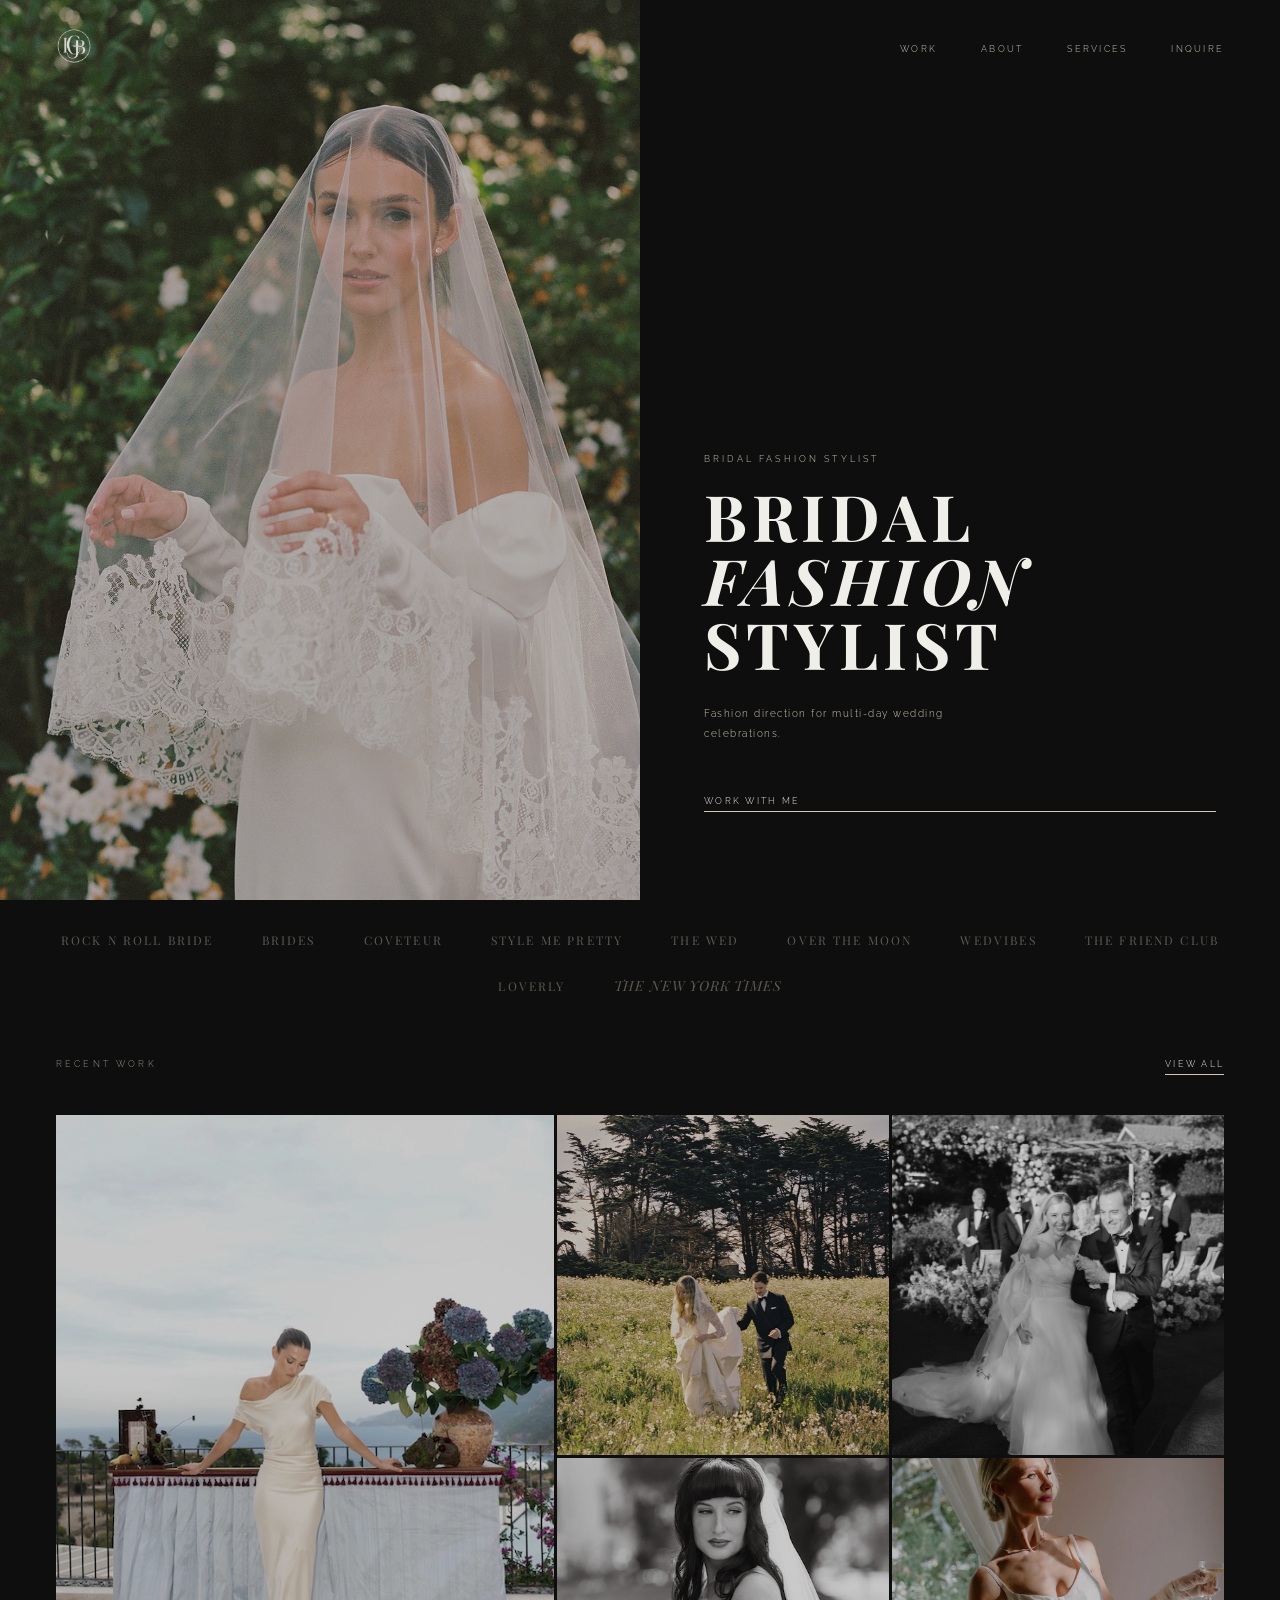
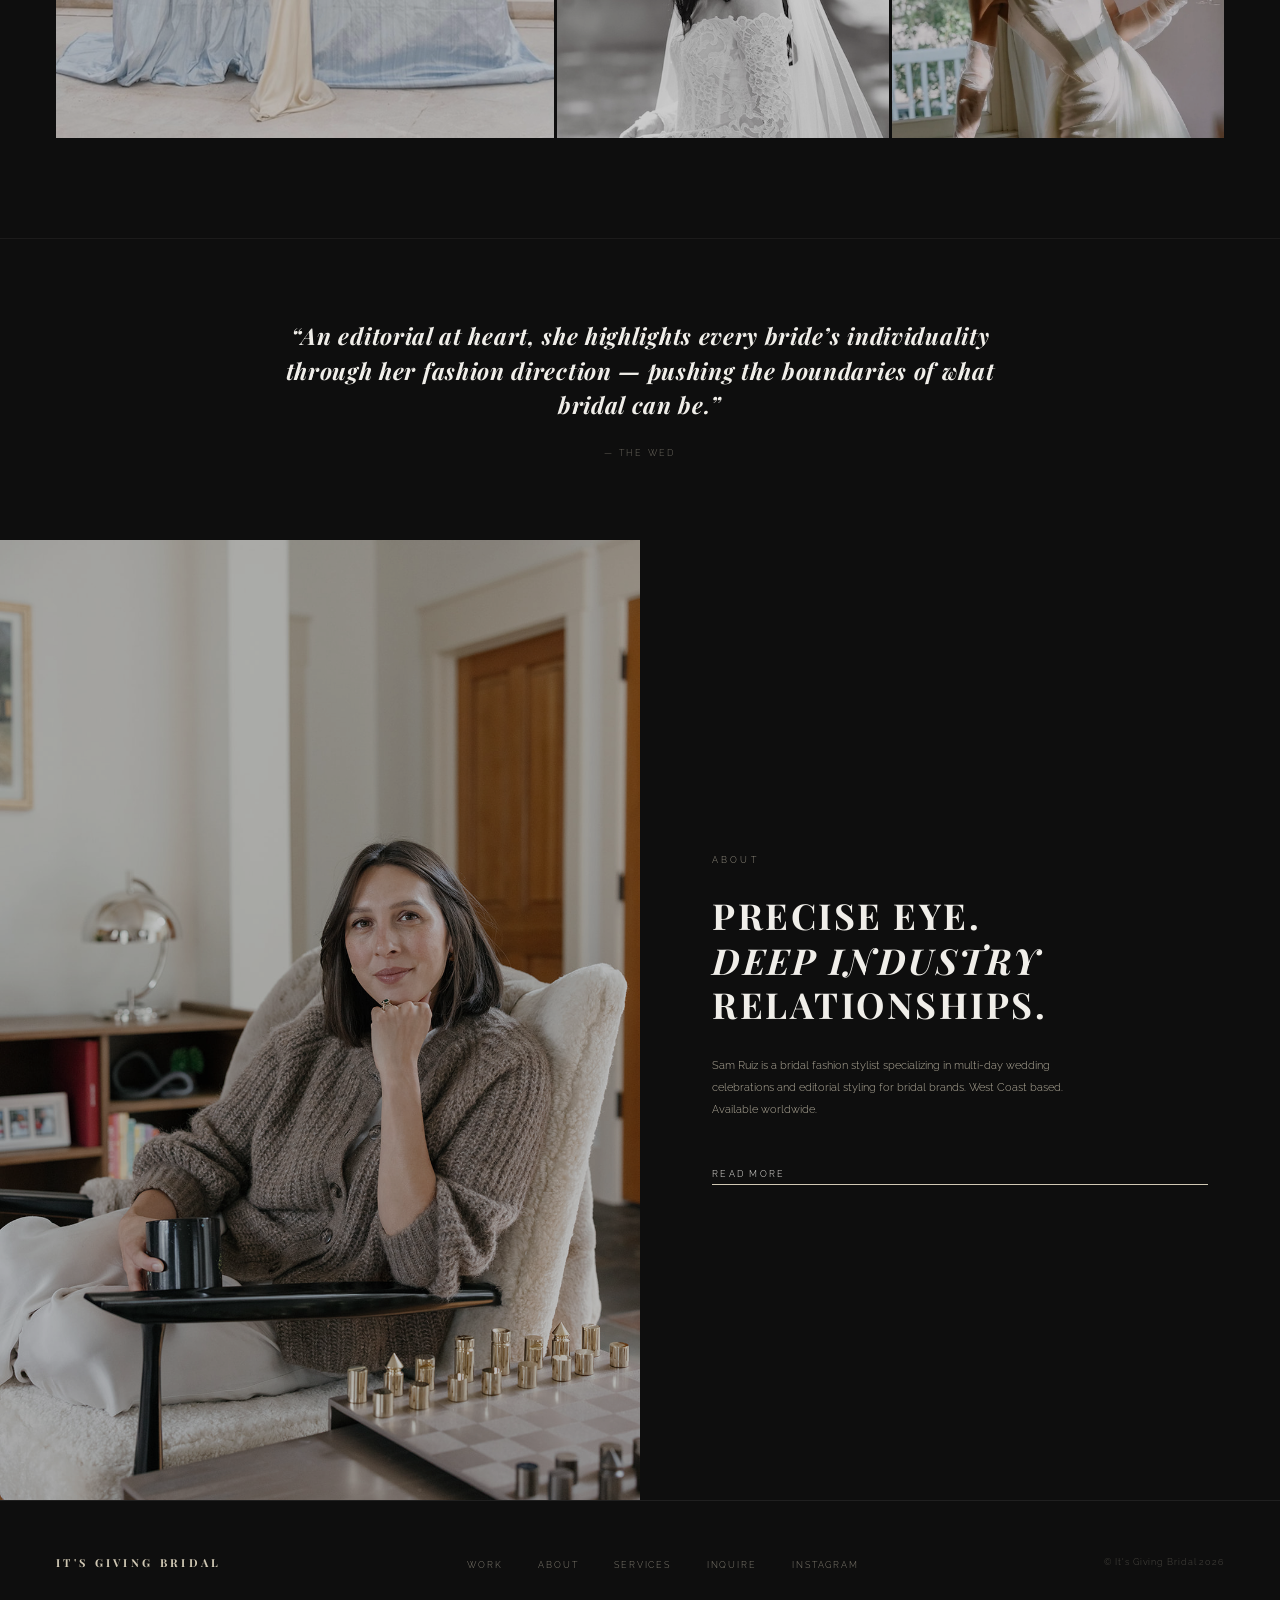
==== index.html @ ed5b80e9 "Site updates and GA" ====
<!DOCTYPE html>
<html lang="en">
<head>
  <meta charset="UTF-8">
  <meta name="viewport" content="width=device-width, initial-scale=1.0">
    <title>Luxury Bridal Fashion Stylist | It's Giving Bridal</title>
    <meta name="description" content="Sam Ruiz is a luxury bridal fashion stylist specializing in fashion direction for destination and multi-day wedding celebrations. West Coast based, available worldwide.">
  <link rel="canonical" href="https://itsgivingbridal.com/">
  <meta property="og:title" content="Luxury Bridal Fashion Stylist | It's Giving Bridal">
  <meta property="og:description" content="Sam Ruiz is a luxury bridal fashion stylist specializing in fashion direction for destination and multi-day wedding celebrations. West Coast based, available worldwide.">
  <meta property="og:image" content="https://itsgivingbridal.com/images/hero-bridal-fashion-stylist-sam-ruiz.jpg">
  <meta property="og:url" content="https://itsgivingbridal.com/">
  <meta property="og:type" content="website">
  <meta property="og:site_name" content="It's Giving Bridal">
  <meta name="twitter:card" content="summary_large_image">
  <meta name="twitter:title" content="Luxury Bridal Fashion Stylist | It's Giving Bridal">
  <meta name="twitter:description" content="Sam Ruiz is a luxury bridal fashion stylist specializing in fashion direction for destination and multi-day wedding celebrations. West Coast based, available worldwide.">
  <meta name="twitter:image" content="https://itsgivingbridal.com/images/hero-bridal-fashion-stylist-sam-ruiz.jpg">
  <link rel="stylesheet" href="style.css">
  <script type="application/ld+json">
  {
    "@context": "https://schema.org",
    "@type": "ProfessionalService",
    "name": "It's Giving Bridal",
    "founder": {
      "@type": "Person",
      "name": "Sam Ruiz",
      "jobTitle": "Bridal Fashion Stylist"
    },
    "description": "Luxury bridal fashion styling for destination and multi-day wedding celebrations. Editorial and campaign styling for bridal brands and creatives.",
    "url": "https://itsgivingbridal.com",
    "image": "https://itsgivingbridal.com/images/hero-bridal-fashion-stylist-sam-ruiz.jpg",
    "areaServed": {
      "@type": "Place",
      "name": "Worldwide"
    },
    "address": {
      "@type": "PostalAddress",
      "addressRegion": "West Coast",
      "addressCountry": "US"
    },
    "sameAs": [
      "https://www.instagram.com/itsgivingbridal/"
    ],
    "serviceType": ["Bridal Fashion Styling", "Editorial Styling", "Campaign Styling"]
  }
  </script>
  <style>

    /* HERO */
    .hero {
      height: 100vh;
      display: grid;
      grid-template-columns: 1fr 1fr;
      overflow: hidden;
    }

    .hero-image {
      position: relative;
      overflow: hidden;
      min-height: 100vh;
    }

    .hero-image img {
      width: 100%;
      height: 100%;
      object-fit: cover;
      filter: brightness(0.75);
      animation: slowzoom 14s ease-out forwards;
    }

    .hero-copy {
      display: flex;
      flex-direction: column;
      justify-content: flex-end;
      padding: 60px 64px 88px;
      background: var(--black);
    }

    .hero-eyebrow {
      font-family: var(--sans);
      font-size: 9px;
      letter-spacing: 0.35em;
      text-transform: uppercase;
      color: var(--champagne);
      margin-bottom: 20px;
      opacity: 0;
      animation: fadeup 1s ease forwards 0.3s;
    }

    .hero-title {
      font-family: var(--serif);
      font-size: clamp(44px, 5vw, 76px);
      font-weight: 700;
      letter-spacing: 0.08em;
      text-transform: uppercase;
      line-height: 1.0;
      color: var(--cloud);
      margin-bottom: 28px;
      opacity: 0;
      animation: fadeup 1s ease forwards 0.6s;
    }

    .hero-title em {
      font-style: italic;
      font-weight: 700;
      display: block;
      color: var(--cloud);
    }

    .hero-sub {
      font-family: var(--sans);
      font-size: 10px;
      letter-spacing: 0.15em;
      line-height: 2;
      color: var(--champagne);
      max-width: 300px;
      margin-bottom: 52px;
      opacity: 0;
      animation: fadeup 1s ease forwards 0.9s;
    }

    .hero-cta {
      opacity: 0;
      animation: fadeup 1s ease forwards 1.1s;
    }

    /* PRESS */
    .press {
      padding: 32px 56px;
    }

    .press-inner {
      display: flex;
      align-items: center;
      justify-content: center;
      gap: 28px 48px;
      flex-wrap: wrap;
      max-width: 1200px;
      margin: 0 auto;
    }

    .press-name {
      font-family: var(--serif);
      font-size: clamp(9px, 1.1vw, 12px);
      letter-spacing: 0.18em;
      text-transform: uppercase;
      color: var(--champagne);
      opacity: 0.4;
      white-space: nowrap;
      cursor: default;
    }

    .press-name.serif-italic {
      font-style: italic;
      letter-spacing: 0.06em;
      font-size: clamp(11px, 1.3vw, 14px);
    }

    /* WORK */
    .work {
      padding: 32px 56px 100px;
    }

    .work-header {
      display: flex;
      justify-content: space-between;
      align-items: baseline;
      margin-bottom: 40px;
    }

    .work-grid {
      display: grid;
      grid-template-columns: 1.5fr 1fr 1fr;
      grid-template-rows: 340px 280px;
      gap: 3px;
    }

    .work-item {
      position: relative;
      overflow: hidden;
      cursor: pointer;
    }

    .work-item:first-child {
      grid-row: 1 / 3;
    }

    .work-item img {
      width: 100%;
      height: 100%;
      object-fit: cover;
      filter: brightness(0.8) grayscale(10%);
      transition: transform 0.8s ease, filter 0.5s ease;
    }

    .work-item:hover img {
      transform: scale(1.04);
      filter: brightness(0.9) grayscale(0%);
    }

    .work-item-overlay {
      position: absolute;
      inset: 0;
      background: linear-gradient(to top, rgba(14,14,14,0.85) 0%, transparent 50%);
      opacity: 0;
      transition: opacity 0.4s;
    }

    .work-item:hover .work-item-overlay { opacity: 1; }

    .work-item-info {
      position: absolute;
      bottom: 20px;
      left: 20px;
      transform: translateY(8px);
      opacity: 0;
      transition: opacity 0.4s, transform 0.4s;
    }

    .work-item:hover .work-item-info {
      opacity: 1;
      transform: translateY(0);
    }

    .work-item-title {
      font-family: var(--serif);
      font-size: 15px;
      font-style: italic;
      font-weight: 700;
      color: var(--cloud);
      letter-spacing: 0.04em;
    }

    .work-item-loc {
      font-family: var(--sans);
      font-size: 9px;
      letter-spacing: 0.2em;
      text-transform: uppercase;
      color: var(--champagne);
      margin-top: 5px;
    }

    /* ABOUT STRIP */
    .about-strip {
      display: grid;
      grid-template-columns: 1fr 1fr;
      min-height: 72vh;
    }

    .about-image {
      overflow: hidden;
      position: relative;
    }

    .about-image img {
      width: 100%;
      height: 100%;
      object-fit: cover;
      filter: brightness(0.75) grayscale(15%);
      transition: transform 0.8s ease;
    }

    .about-strip:hover .about-image img {
      transform: scale(1.03);
    }

    .about-content {
      background: var(--black);
      display: flex;
      flex-direction: column;
      justify-content: center;
      padding: 88px 72px;
    }

    .about-content .section-label {
      margin-bottom: 28px;
    }

    .about-title {
      font-family: var(--serif);
      font-size: clamp(26px, 2.8vw, 40px);
      font-weight: 700;
      letter-spacing: 0.07em;
      text-transform: uppercase;
      line-height: 1.25;
      color: var(--cloud);
      margin-bottom: 28px;
    }

    .about-title em {
      font-style: italic;
      font-weight: 700;
      color: var(--cloud);
      display: block;
    }

    .about-body {
      font-family: var(--sans);
      font-size: 11px;
      line-height: 2;
      color: var(--champagne);
      max-width: 380px;
      margin-bottom: 48px;
      opacity: 0.85;
    }

    /* PULL QUOTE */
    .press-quote {
      padding: 80px 56px;
      border-top: 1px solid rgba(240,238,233,0.06);
      display: flex;
      align-items: center;
      justify-content: center;
      min-height: 280px;
    }

    .pull-quote {
      font-family: var(--serif);
      font-size: clamp(16px, 1.8vw, 24px);
      font-style: italic;
      font-weight: 700;
      letter-spacing: 0.03em;
      line-height: 1.5;
      color: var(--cloud);
      text-align: center;
      max-width: 760px;
      margin: 0;
    }

    .pull-quote cite {
      display: block;
      font-family: var(--sans);
      font-style: normal;
      font-size: 9px;
      letter-spacing: 0.25em;
      text-transform: uppercase;
      color: var(--champagne);
      opacity: 0.5;
      margin-top: 24px;
      font-weight: 300;
    }

    /* RESPONSIVE */
    @media (max-width: 900px) {
      .hero { grid-template-columns: 1fr; }
      .hero-image { min-height: 55vh; }
      .hero-copy { padding: 40px 32px 64px; }
      .work-grid {
        grid-template-columns: 1fr 1fr;
        grid-template-rows: auto;
      }
      .work-item:first-child { grid-row: auto; }
      .about-strip { grid-template-columns: 1fr; }
      .about-image { min-height: 50vh; }
      .about-content { padding: 60px 36px; }
      .work { padding: 72px 28px; }
      .press { padding: 40px 28px; }
      .press-inner { gap: 28px; }
      .press-quote { padding: 60px 28px; }
    }
    /* LIGHTBOX */
    #lb {
      visibility: hidden;
      opacity: 0;
      position: fixed;
      inset: 0;
      z-index: 1000;
      background: rgba(14,14,14,0.97);
      display: flex;
      align-items: center;
      justify-content: center;
      transition: opacity 0.3s ease;
      pointer-events: none;
    }
    #lb.active { visibility: visible; opacity: 1; pointer-events: all; }
    .lb-inner { display: flex; flex-direction: column; align-items: center; max-width: 880px; width: 90vw; max-height: 90vh; }
    #lb-img-wrap img { max-height: 78vh; width: auto !important; max-width: 100%; height: auto !important; object-fit: contain !important; display: block; }
    .lb-info { margin-top: 20px; text-align: center; }
    #lb-title { font-family: var(--serif); font-size: 14px; font-style: italic; color: var(--cloud); margin-bottom: 6px; }
    #lb-loc { font-family: var(--sans); font-size: 8px; letter-spacing: 0.2em; text-transform: uppercase; color: var(--champagne); opacity: 0.5; }
    .lb-close { position: fixed; top: 28px; right: 36px; background: none; border: none; color: var(--champagne); font-size: 18px; cursor: pointer; opacity: 0.6; transition: opacity 0.2s; z-index: 1001; }
    .lb-close:hover { opacity: 1; }
    .lb-prev, .lb-next { position: fixed; top: 50%; transform: translateY(-50%); background: none; border: none; color: var(--champagne); font-size: 22px; cursor: pointer; opacity: 0.4; transition: opacity 0.2s; padding: 20px; z-index: 1001; }
    .lb-prev { left: 20px; } .lb-next { right: 20px; }
    .lb-prev:hover, .lb-next:hover { opacity: 1; }
    .work-item { cursor: pointer; }

  </style>
  <link rel="icon" href="images/igb_logo.png" type="image/png">
  <!-- Google tag (gtag.js) -->
  <script async src="https://www.googletagmanager.com/gtag/js?id=G-DQ7SMX7155"></script>
  <script>
    window.dataLayer = window.dataLayer || [];
    function gtag(){dataLayer.push(arguments);}
    gtag('js', new Date());
    gtag('config', 'G-DQ7SMX7155');
  </script>
</head>
<body>

  <!-- NAV -->
  <nav id="nav">
    <a href="index.html" class="nav-logo"><img src="images/igb_logo.png" alt="It's Giving Bridal" class="nav-logo-img" loading="eager" fetchpriority="high"></a>
    <ul class="nav-links">
      <li><a href="work.html">Work</a></li>
      <li><a href="about.html">About</a></li>
      <li><a href="services.html">Services</a></li>
      <li><a href="inquire.html">Inquire</a></li>
    </ul>
    <div class="nav-hamburger" onclick="toggleMenu()">
      <span></span><span></span><span></span>
    </div>
  </nav>

  <!-- HERO -->
  <section class="hero">
    <div class="hero-image">
      <!-- REPLACE: swap src with your hero image path e.g. images/hero.jpg -->
      <img src="images/hero-bridal-fashion-stylist-sam-ruiz.jpg" alt="Bridal fashion styling by Sam Ruiz — destination wedding" loading="eager" fetchpriority="high">
    </div>
    <div class="hero-copy">
      <p class="hero-eyebrow">Bridal Fashion Stylist</p>
      <h1 class="hero-title">
        BRIDAL<br>
        <em>FASHION</em> STYLIST
      </h1>
      <p class="hero-sub">Fashion direction for multi-day wedding celebrations.</p>
      <a href="services.html" class="text-link hero-cta">Work With Me</a>
    </div>
  </section>

  <!-- PRESS -->
  <section class="press">
    <div class="press-inner">
      <span class="press-name">Rock N Roll Bride</span>
      <span class="press-name">Brides</span>
      <span class="press-name">Coveteur</span>
      <span class="press-name">Style Me Pretty</span>
      <span class="press-name">The Wed</span>
      <span class="press-name">Over The Moon</span>
      <span class="press-name">Wedvibes</span>
      <span class="press-name">The Friend Club</span>
      <span class="press-name">Loverly</span>
      <span class="press-name serif-italic">The New York Times</span>
    </div>
  </section>

  <!-- WORK -->
  <section class="work">
    <div class="work-header">
      <span class="section-label">Recent Work</span>
      <a href="work.html" class="text-link">View All</a>
    </div>
    <div class="work-grid">
      <div class="work-item">
        <img src="images/editorial-bridal-styling-son-bunyola-mallorca.jpg" alt="Son Bunyola Mallorca editorial bridal styling" loading="eager" fetchpriority="high">
        <div class="work-item-overlay"></div>
        <div class="work-item-info">
          <div class="work-item-title">Son Bunyola, Mallorca</div>
          <div class="work-item-loc">Spain</div>
        </div>
      </div>
      <div class="work-item">
        <img src="images/bridal-fashion-styling-sea-ranch-lodge-couple-wildflower-field.webp" alt="Sea Ranch Lodge bridal fashion styling" style="object-position: center center;" loading="lazy">
        <div class="work-item-overlay"></div>
        <div class="work-item-info">
          <div class="work-item-title">Sea Ranch Lodge</div>
          <div class="work-item-loc">California Coast</div>
        </div>
      </div>
      <div class="work-item">
        <img src="images/bridal-fashion-styling-san-ysidro-ranch-ceremony-recessional.jpg" alt="San Ysidro Ranch bridal styling" loading="lazy">
        <div class="work-item-overlay"></div>
        <div class="work-item-info">
          <div class="work-item-title">San Ysidro Ranch</div>
          <div class="work-item-loc">Santa Barbara</div>
        </div>
      </div>
      <div class="work-item">
        <img src="images/bridal-fashion-styling-maximalist-wedding-wrensmoor.jpg" alt="Wrensmoor editorial wedding styling" style="object-position: center 30%;" loading="lazy">
        <div class="work-item-overlay"></div>
        <div class="work-item-info">
          <div class="work-item-title">Maximalist LGBTQ Wedding</div>
          <div class="work-item-loc">Los Angeles</div>
        </div>
      </div>
      <div class="work-item">
        <img src="images/bridal-fashion-styling-louisiana-getting-ready-gloves.jpg" alt="Louisiana bridal fashion styling getting ready" style="object-position: center 20%;" loading="lazy">
        <div class="work-item-overlay"></div>
        <div class="work-item-info">
          <div class="work-item-title">Southern Wedding</div>
          <div class="work-item-loc">Louisiana</div>
        </div>
      </div>
    </div>
  </section>

  <!-- PRESS QUOTE -->
  <section class="press-quote">
    <blockquote class="pull-quote">
      &ldquo;An editorial at heart, she highlights every bride&rsquo;s individuality through her fashion direction &mdash; pushing the boundaries of what bridal can be.&rdquo;
      <cite>— The Wed</cite>
    </blockquote>
  </section>

  <!-- ABOUT STRIP -->
  <section class="about-strip">
    <div class="about-image">
      <!-- REPLACE: swap with your portrait -->
      <img src="images/sam-ruiz-bridal-fashion-stylist.jpg" alt="Sam Ruiz, founder of It's Giving Bridal" loading="lazy">
    </div>
    <div class="about-content">
      <span class="section-label">About</span>
      <h2 class="about-title">
        PRECISE EYE.<br>
        <em>Deep Industry</em> RELATIONSHIPS.
      </h2>
      <p class="about-body">Sam Ruiz is a bridal fashion stylist specializing in multi-day wedding celebrations and editorial styling for bridal brands. West Coast based. Available worldwide.</p>
      <a href="about.html" class="text-link">Read More</a>
    </div>
  </section>

  <!-- LIGHTBOX -->
  <div id="lb">
    <button class="lb-close" onclick="closeLb()">&#x2715;</button>
    <button class="lb-prev" onclick="lbPrev()">&#x2190;</button>
    <button class="lb-next" onclick="lbNext()">&#x2192;</button>
    <div class="lb-inner">
      <div id="lb-img-wrap"></div>
      <div class="lb-info">
        <div id="lb-title"></div>
        <div id="lb-loc"></div>
      </div>
    </div>
  </div>

  <!-- FOOTER -->
  <footer>
    <span class="footer-logo">It's Giving Bridal</span>
    <ul class="footer-links">
      <li><a href="work.html">Work</a></li>
      <li><a href="about.html">About</a></li>
      <li><a href="services.html">Services</a></li>
      <li><a href="inquire.html">Inquire</a></li>
      <li><a href="https://www.instagram.com/itsgivingbridal/" target="_blank">Instagram</a></li>
    </ul>
    <span class="footer-copy">© It's Giving Bridal 2026</span>
  </footer>

  <script>
    window.addEventListener('scroll', () => {
      document.getElementById('nav').classList.toggle('scrolled', window.scrollY > 40);
    });

    function toggleMenu() {
      const links = document.querySelector('.nav-links');
      links.style.display = links.style.display === 'flex' ? 'none' : 'flex';
    }

    // Lightbox
    const lb = document.getElementById('lb');
    const lbImgWrap = document.getElementById('lb-img-wrap');
    const lbTitle = document.getElementById('lb-title');
    const lbLoc = document.getElementById('lb-loc');
    let lbItems = [];
    let lbIdx = 0;

    document.addEventListener('DOMContentLoaded', () => {
      lbItems = Array.from(document.querySelectorAll('.work-item'));
      lbItems.forEach((el, i) => {
        el.addEventListener('click', () => { lbIdx = i; showLb(); });
      });
    });

    function showLb() {
      const el = lbItems[lbIdx];
      const img = el.querySelector('img');
      const title = el.querySelector('.work-item-title').textContent;
      const loc = el.querySelector('.work-item-loc').textContent;
      lbImgWrap.innerHTML = '';
      const newImg = document.createElement('img');
      newImg.src = img.src;
      newImg.alt = img.alt;
      lbImgWrap.appendChild(newImg);
      lbTitle.textContent = title;
      lbLoc.textContent = loc;
      lb.classList.add('active');
      document.body.style.overflow = 'hidden';
    }

    function closeLb() { lb.classList.remove('active'); document.body.style.overflow = ''; }
    function lbNext() { lbIdx = (lbIdx + 1) % lbItems.length; showLb(); }
    function lbPrev() { lbIdx = (lbIdx - 1 + lbItems.length) % lbItems.length; showLb(); }

    document.addEventListener('keydown', e => {
      if (!lb.classList.contains('active')) return;
      if (e.key === 'Escape') closeLb();
      if (e.key === 'ArrowRight') lbNext();
      if (e.key === 'ArrowLeft') lbPrev();
    });

    lb.addEventListener('click', e => { if (e.target === lb) closeLb(); });
  </script>

</body>
</html>
---- style.css ----
/* ============================================
   ITS GIVING BRIDAL — Global Styles
   ============================================ */

@import url('https://fonts.googleapis.com/css2?family=Playfair+Display:ital,wght@0,400;0,700;1,400;1,700&family=Raleway:wght@200;300;400;500&display=swap');

*, *::before, *::after {
  box-sizing: border-box;
  margin: 0;
  padding: 0;
}

:root {
  --black:      #0E0E0E;
  --charcoal:   #383836;
  --champagne:  #D0C8B4;
  --cloud:      #F0EEE9;
  --serif:      'Playfair Display', Georgia, serif;
  --sans:       'Raleway', sans-serif;
}

html { scroll-behavior: smooth; }

body {
  background: var(--black);
  color: var(--cloud);
  font-family: var(--sans);
  font-weight: 300;
  overflow-x: hidden;
  -webkit-font-smoothing: antialiased;
}

img {
  display: block;
  width: 100%;
  object-fit: cover;
}

a { text-decoration: none; color: inherit; }

/* ============================================
   NAV
   ============================================ */

nav {
  position: fixed;
  top: 0; left: 0; right: 0;
  z-index: 100;
  display: flex;
  justify-content: space-between;
  align-items: center;
  padding: 28px 56px;
  background: transparent;
  transition: background 0.4s;
}

nav.scrolled {
  background: rgba(14,14,14,0.95);
  backdrop-filter: blur(8px);
}

.nav-logo-img {
  height: 36px;
  width: auto;
  display: block;
  filter: invert(1);
  opacity: 0.9;
  transition: opacity 0.3s;
}

.nav-logo-img:hover { opacity: 1; }

.nav-logo {
  font-family: var(--serif);
  font-size: 12px;
  font-weight: 700;
  letter-spacing: 0.3em;
  text-transform: uppercase;
  color: var(--cloud);
}

.nav-logo em {
  font-style: italic;
  font-weight: 700;
}

.nav-links {
  display: flex;
  gap: 44px;
  list-style: none;
}

.nav-links a {
  font-family: var(--sans);
  font-size: 9px;
  font-weight: 300;
  letter-spacing: 0.25em;
  text-transform: uppercase;
  color: var(--champagne);
  transition: color 0.3s;
}

.nav-links a:hover,
.nav-links a.active {
  color: var(--cloud);
}

.nav-hamburger {
  display: none;
  flex-direction: column;
  gap: 5px;
  cursor: pointer;
}

.nav-hamburger span {
  display: block;
  width: 24px;
  height: 1px;
  background: var(--cloud);
  transition: all 0.3s;
}

/* ============================================
   FOOTER
   ============================================ */

footer {
  padding: 52px 56px;
  border-top: 1px solid rgba(240,238,233,0.08);
  display: flex;
  justify-content: space-between;
  align-items: center;
  gap: 24px;
}

.footer-logo {
  font-family: var(--serif);
  font-size: 11px;
  font-weight: 700;
  letter-spacing: 0.3em;
  text-transform: uppercase;
  color: var(--champagne);
}

.footer-links {
  display: flex;
  gap: 36px;
  list-style: none;
}

.footer-links a {
  font-family: var(--sans);
  font-size: 9px;
  letter-spacing: 0.2em;
  text-transform: uppercase;
  color: var(--champagne);
  opacity: 0.6;
  transition: opacity 0.3s;
}

.footer-links a:hover { opacity: 1; }

.footer-copy {
  font-family: var(--sans);
  font-size: 9px;
  letter-spacing: 0.1em;
  color: var(--champagne);
  opacity: 0.3;
}

/* ============================================
   SHARED ELEMENTS
   ============================================ */

.section-label {
  font-family: var(--sans);
  font-size: 9px;
  letter-spacing: 0.35em;
  text-transform: uppercase;
  color: var(--champagne);
  opacity: 0.7;
}

.text-link {
  font-family: var(--sans);
  font-size: 9px;
  letter-spacing: 0.25em;
  text-transform: uppercase;
  color: var(--cloud);
  border-bottom: 1px solid var(--champagne);
  padding-bottom: 5px;
  transition: color 0.3s, border-color 0.3s;
  display: inline-block;
}

.text-link:hover {
  color: var(--champagne);
  border-color: var(--cloud);
}

.img-placeholder {
  width: 100%;
  height: 100%;
  background: var(--charcoal);
  display: flex;
  align-items: center;
  justify-content: center;
  opacity: 0.5;
}

.img-placeholder span {
  font-family: var(--sans);
  font-size: 9px;
  letter-spacing: 0.2em;
  text-transform: uppercase;
  color: var(--champagne);
}

/* ============================================
   ANIMATIONS
   ============================================ */

@keyframes fadeup {
  from { opacity: 0; transform: translateY(24px); }
  to   { opacity: 1; transform: translateY(0); }
}

@keyframes fadein {
  from { opacity: 0; }
  to   { opacity: 1; }
}

@keyframes slowzoom {
  from { transform: scale(1.06); }
  to   { transform: scale(1.0); }
}

/* ============================================
   NAV SCROLL BEHAVIOR
   ============================================ */

/* ============================================
   RESPONSIVE
   ============================================ */

@media (max-width: 768px) {
  nav { padding: 24px 28px; }
  .nav-links { display: none; }
  .nav-hamburger { display: flex; }
  footer {
    flex-direction: column;
    text-align: center;
    padding: 40px 28px;
  }
  .footer-links { flex-wrap: wrap; justify-content: center; }
}
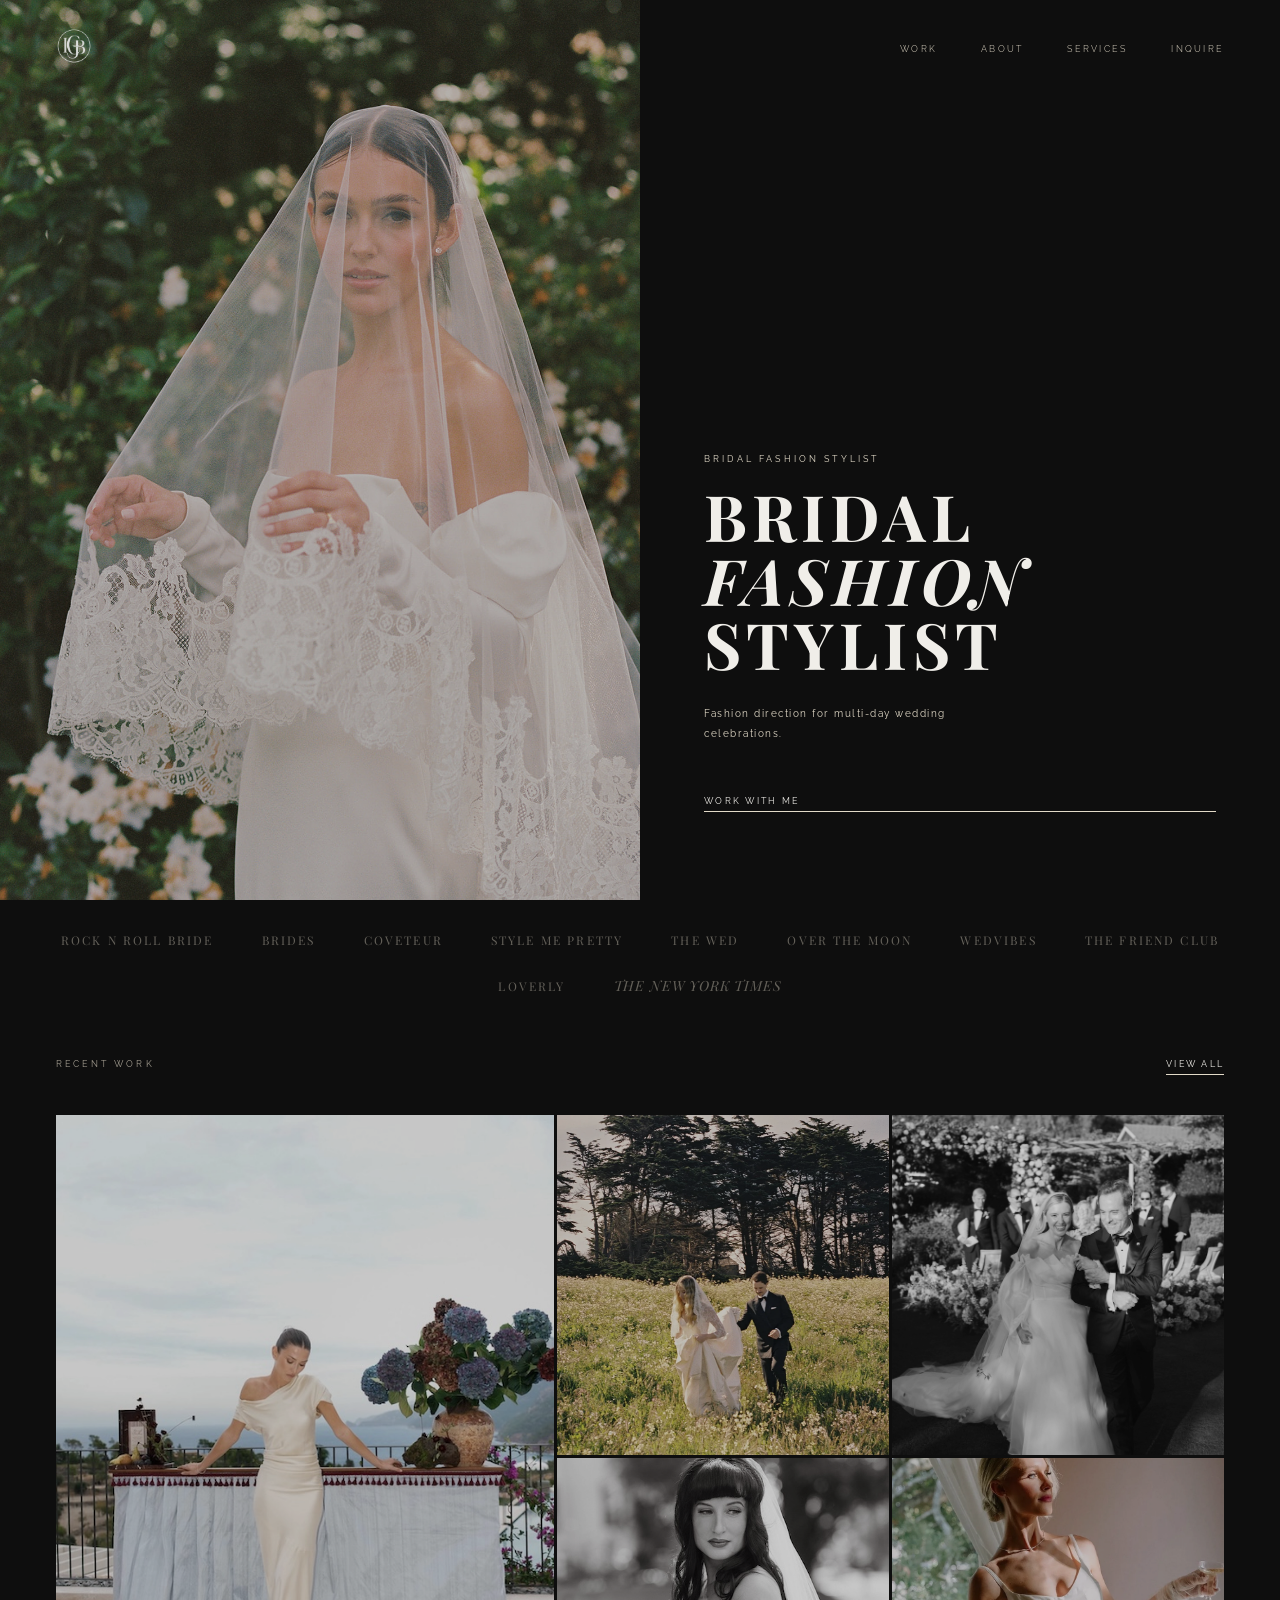
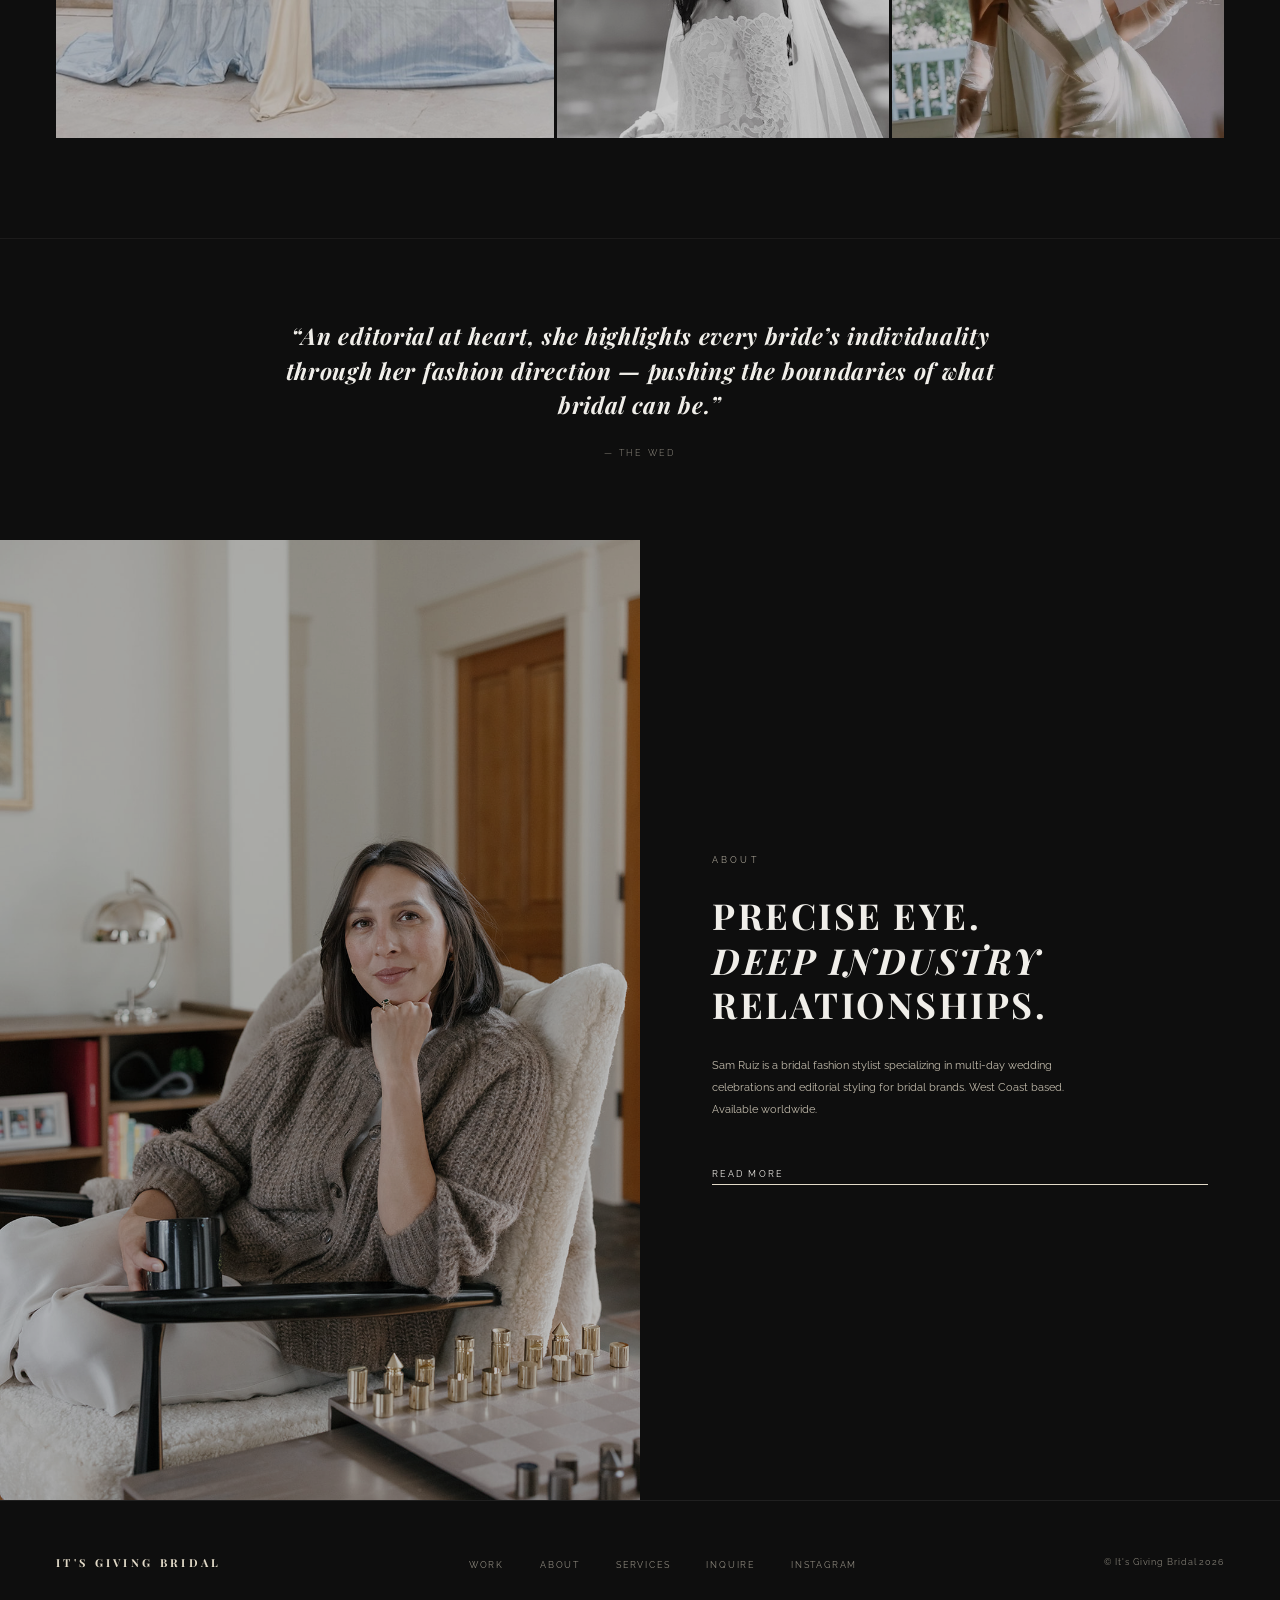
==== commit 6052746c: "make easier to read" ====
--- a/index.html
+++ b/index.html
@@ -336,7 +336,7 @@
       letter-spacing: 0.25em;
       text-transform: uppercase;
       color: var(--champagne);
-      opacity: 0.5;
+      opacity: 0.65;
       margin-top: 24px;
       font-weight: 300;
     }
@@ -378,7 +378,7 @@
     #lb-img-wrap img { max-height: 78vh; width: auto !important; max-width: 100%; height: auto !important; object-fit: contain !important; display: block; }
     .lb-info { margin-top: 20px; text-align: center; }
     #lb-title { font-family: var(--serif); font-size: 14px; font-style: italic; color: var(--cloud); margin-bottom: 6px; }
-    #lb-loc { font-family: var(--sans); font-size: 8px; letter-spacing: 0.2em; text-transform: uppercase; color: var(--champagne); opacity: 0.5; }
+    #lb-loc { font-family: var(--sans); font-size: 8px; letter-spacing: 0.2em; text-transform: uppercase; color: var(--champagne); opacity: 0.65; }
     .lb-close { position: fixed; top: 28px; right: 36px; background: none; border: none; color: var(--champagne); font-size: 18px; cursor: pointer; opacity: 0.6; transition: opacity 0.2s; z-index: 1001; }
     .lb-close:hover { opacity: 1; }
     .lb-prev, .lb-next { position: fixed; top: 50%; transform: translateY(-50%); background: none; border: none; color: var(--champagne); font-size: 22px; cursor: pointer; opacity: 0.4; transition: opacity 0.2s; padding: 20px; z-index: 1001; }
--- a/style.css
+++ b/style.css
@@ -13,7 +13,7 @@
 :root {
   --black:      #0E0E0E;
   --charcoal:   #383836;
-  --champagne:  #D0C8B4;
+  --champagne:  #E2DAC8;
   --cloud:      #F0EEE9;
   --serif:      'Playfair Display', Georgia, serif;
   --sans:       'Raleway', sans-serif;
@@ -25,7 +25,7 @@
   background: var(--black);
   color: var(--cloud);
   font-family: var(--sans);
-  font-weight: 300;
+  font-weight: 400;
   overflow-x: hidden;
   -webkit-font-smoothing: antialiased;
 }
@@ -165,7 +165,7 @@
   font-size: 9px;
   letter-spacing: 0.1em;
   color: var(--champagne);
-  opacity: 0.3;
+  opacity: 0.55;
 }
 
 /* ============================================
@@ -205,7 +205,7 @@
   display: flex;
   align-items: center;
   justify-content: center;
-  opacity: 0.5;
+  opacity: 0.65;
 }
 
 .img-placeholder span {
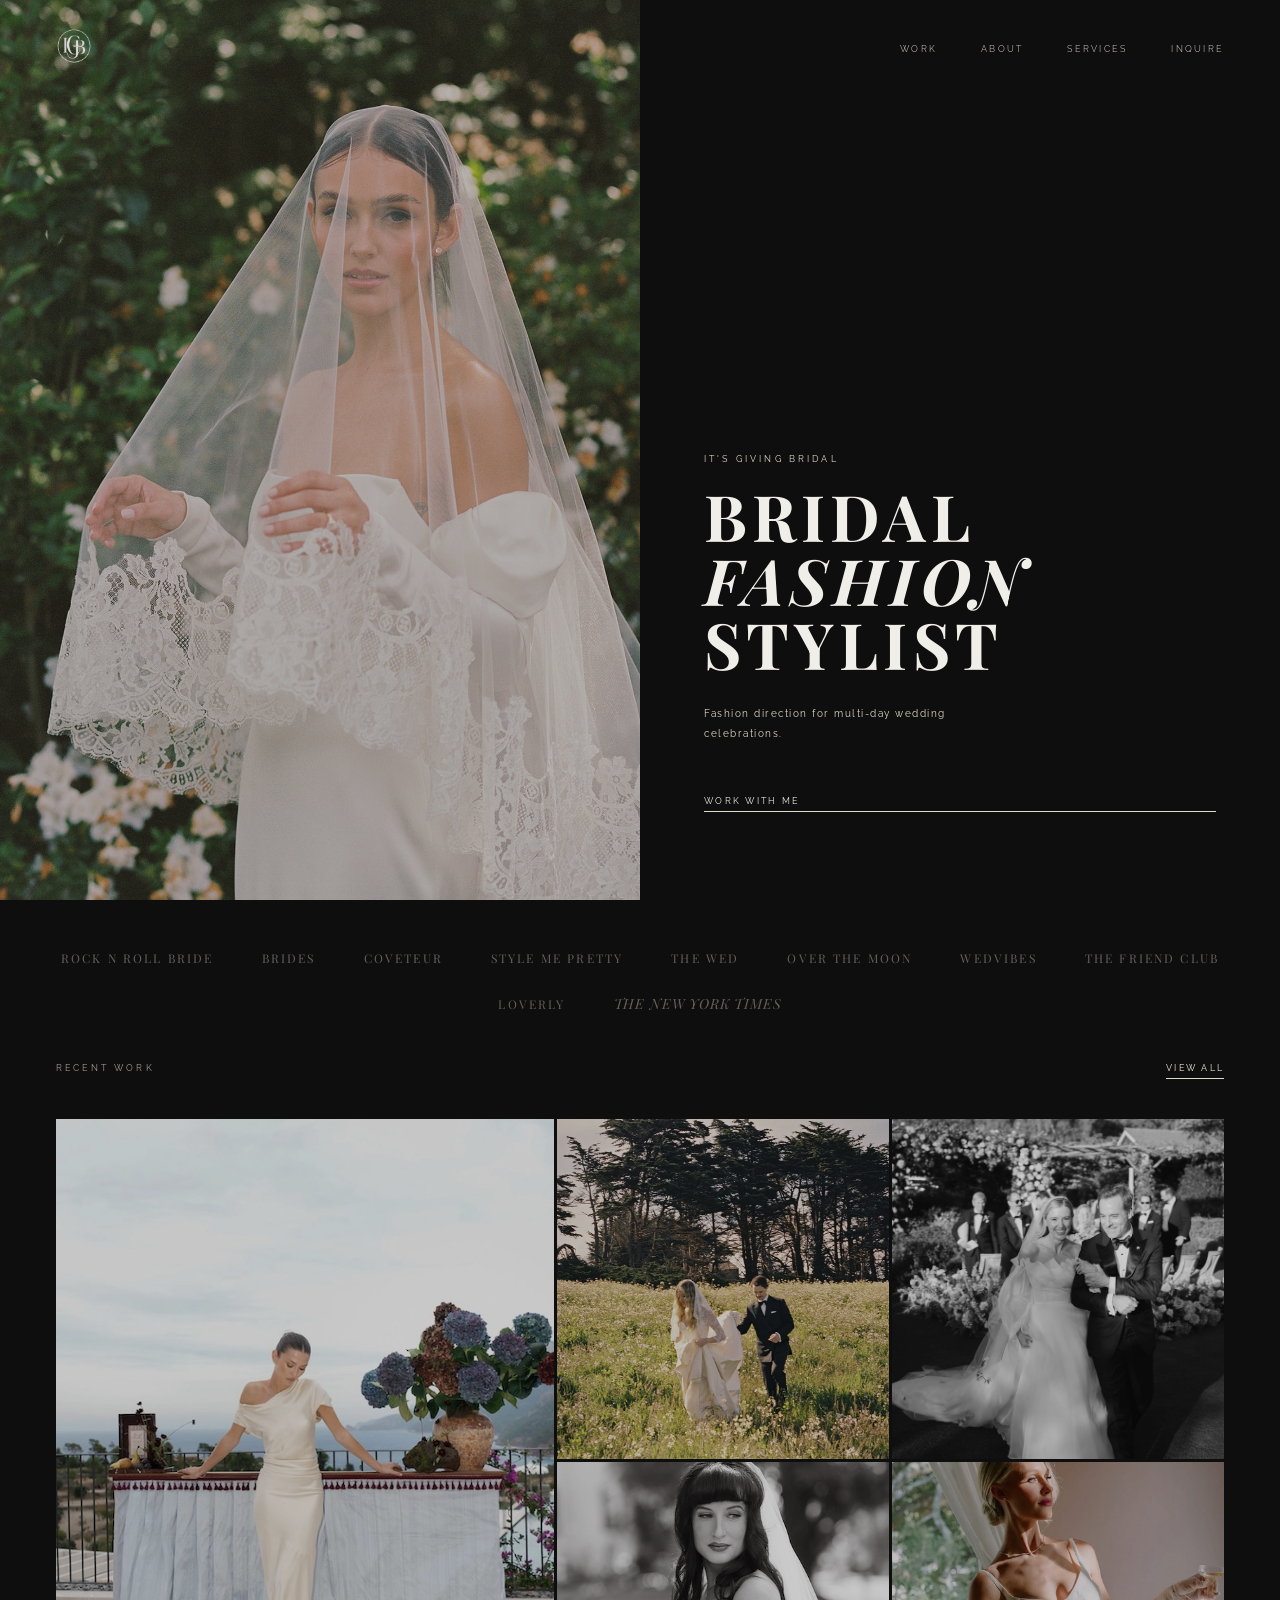
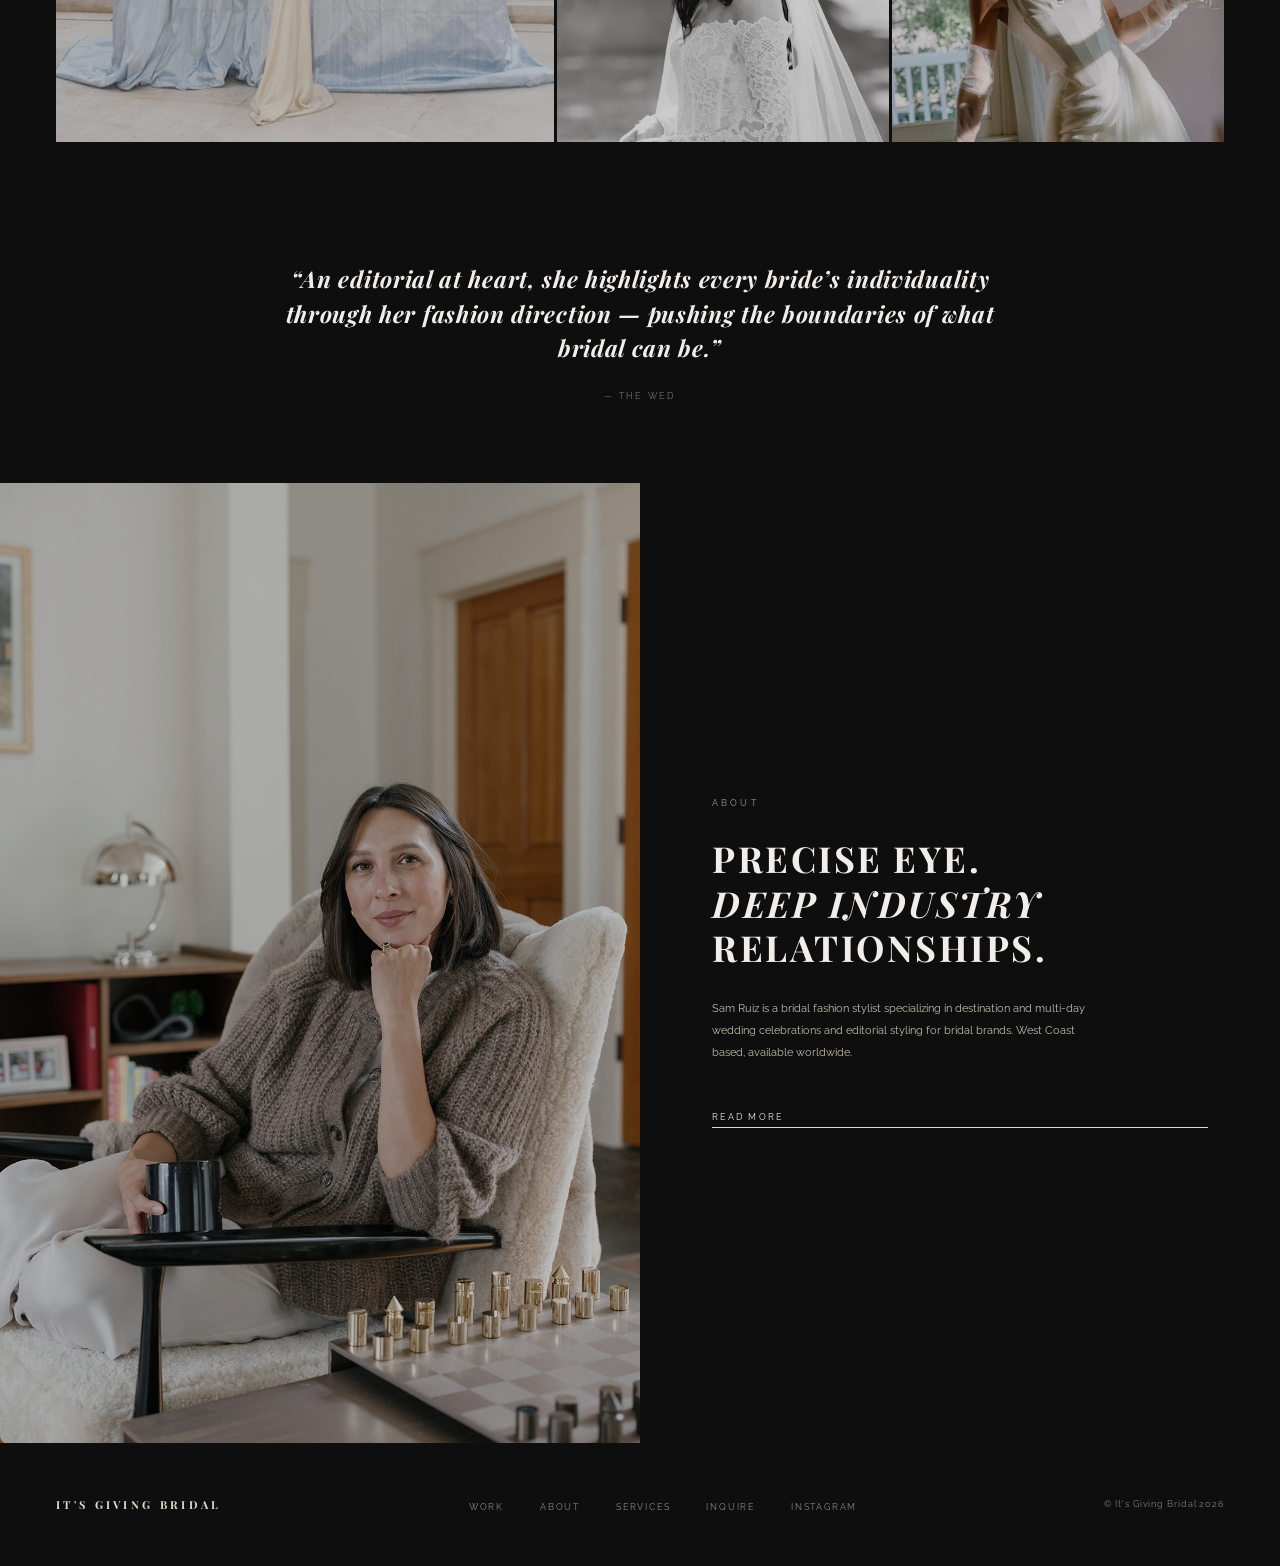
==== commit 1de29b6d: "Site crawl and formspree" ====
--- a/index.html
+++ b/index.html
@@ -1,6 +1,9 @@
 <!DOCTYPE html>
 <html lang="en">
 <head>
+  <link rel="preconnect" href="https://www.googletagmanager.com">
+  <link rel="preconnect" href="https://fonts.googleapis.com">
+  <link rel="preconnect" href="https://fonts.gstatic.com" crossorigin>
   <meta charset="UTF-8">
   <meta name="viewport" content="width=device-width, initial-scale=1.0">
     <title>Luxury Bridal Fashion Stylist | It's Giving Bridal</title>
@@ -127,7 +130,7 @@
 
     /* PRESS */
     .press {
-      padding: 32px 56px;
+      padding: 50px 56px;
     }
 
     .press-inner {
@@ -159,7 +162,7 @@
 
     /* WORK */
     .work {
-      padding: 32px 56px 100px;
+      padding: 0 56px 40px;
     }
 
     .work-header {
@@ -179,7 +182,7 @@
     .work-item {
       position: relative;
       overflow: hidden;
-      cursor: pointer;
+      cursor: default;
     }
 
     .work-item:first-child {
@@ -245,7 +248,7 @@
     .about-strip {
       display: grid;
       grid-template-columns: 1fr 1fr;
-      min-height: 72vh;
+      min-height: 52vh;
     }
 
     .about-image {
@@ -308,7 +311,6 @@
     /* PULL QUOTE */
     .press-quote {
       padding: 80px 56px;
-      border-top: 1px solid rgba(240,238,233,0.06);
       display: flex;
       align-items: center;
       justify-content: center;
@@ -354,37 +356,11 @@
       .about-strip { grid-template-columns: 1fr; }
       .about-image { min-height: 50vh; }
       .about-content { padding: 60px 36px; }
-      .work { padding: 72px 28px; }
-      .press { padding: 40px 28px; }
+      .work { padding: 0 56px 40px; }
+      .press { padding: 50px 56px; }
       .press-inner { gap: 28px; }
       .press-quote { padding: 60px 28px; }
     }
-    /* LIGHTBOX */
-    #lb {
-      visibility: hidden;
-      opacity: 0;
-      position: fixed;
-      inset: 0;
-      z-index: 1000;
-      background: rgba(14,14,14,0.97);
-      display: flex;
-      align-items: center;
-      justify-content: center;
-      transition: opacity 0.3s ease;
-      pointer-events: none;
-    }
-    #lb.active { visibility: visible; opacity: 1; pointer-events: all; }
-    .lb-inner { display: flex; flex-direction: column; align-items: center; max-width: 880px; width: 90vw; max-height: 90vh; }
-    #lb-img-wrap img { max-height: 78vh; width: auto !important; max-width: 100%; height: auto !important; object-fit: contain !important; display: block; }
-    .lb-info { margin-top: 20px; text-align: center; }
-    #lb-title { font-family: var(--serif); font-size: 14px; font-style: italic; color: var(--cloud); margin-bottom: 6px; }
-    #lb-loc { font-family: var(--sans); font-size: 8px; letter-spacing: 0.2em; text-transform: uppercase; color: var(--champagne); opacity: 0.65; }
-    .lb-close { position: fixed; top: 28px; right: 36px; background: none; border: none; color: var(--champagne); font-size: 18px; cursor: pointer; opacity: 0.6; transition: opacity 0.2s; z-index: 1001; }
-    .lb-close:hover { opacity: 1; }
-    .lb-prev, .lb-next { position: fixed; top: 50%; transform: translateY(-50%); background: none; border: none; color: var(--champagne); font-size: 22px; cursor: pointer; opacity: 0.4; transition: opacity 0.2s; padding: 20px; z-index: 1001; }
-    .lb-prev { left: 20px; } .lb-next { right: 20px; }
-    .lb-prev:hover, .lb-next:hover { opacity: 1; }
-    .work-item { cursor: pointer; }
 
   </style>
   <link rel="icon" href="images/igb_logo.png" type="image/png">
@@ -420,7 +396,7 @@
       <img src="images/hero-bridal-fashion-stylist-sam-ruiz.jpg" alt="Bridal fashion styling by Sam Ruiz — destination wedding" loading="eager" fetchpriority="high">
     </div>
     <div class="hero-copy">
-      <p class="hero-eyebrow">Bridal Fashion Stylist</p>
+      <p class="hero-eyebrow">It's Giving Bridal</p>
       <h1 class="hero-title">
         BRIDAL<br>
         <em>FASHION</em> STYLIST
@@ -516,25 +492,10 @@
         PRECISE EYE.<br>
         <em>Deep Industry</em> RELATIONSHIPS.
       </h2>
-      <p class="about-body">Sam Ruiz is a bridal fashion stylist specializing in multi-day wedding celebrations and editorial styling for bridal brands. West Coast based. Available worldwide.</p>
+      <p class="about-body">Sam Ruiz is a bridal fashion stylist specializing in destination and multi-day wedding celebrations and editorial styling for bridal brands. West Coast based, available worldwide.</p>
       <a href="about.html" class="text-link">Read More</a>
     </div>
   </section>
-
-  <!-- LIGHTBOX -->
-  <div id="lb">
-    <button class="lb-close" onclick="closeLb()">&#x2715;</button>
-    <button class="lb-prev" onclick="lbPrev()">&#x2190;</button>
-    <button class="lb-next" onclick="lbNext()">&#x2192;</button>
-    <div class="lb-inner">
-      <div id="lb-img-wrap"></div>
-      <div class="lb-info">
-        <div id="lb-title"></div>
-        <div id="lb-loc"></div>
-      </div>
-    </div>
-  </div>
-
   <!-- FOOTER -->
   <footer>
     <span class="footer-logo">It's Giving Bridal</span>
--- a/style.css
+++ b/style.css
@@ -126,7 +126,6 @@
 
 footer {
   padding: 52px 56px;
-  border-top: 1px solid rgba(240,238,233,0.08);
   display: flex;
   justify-content: space-between;
   align-items: center;
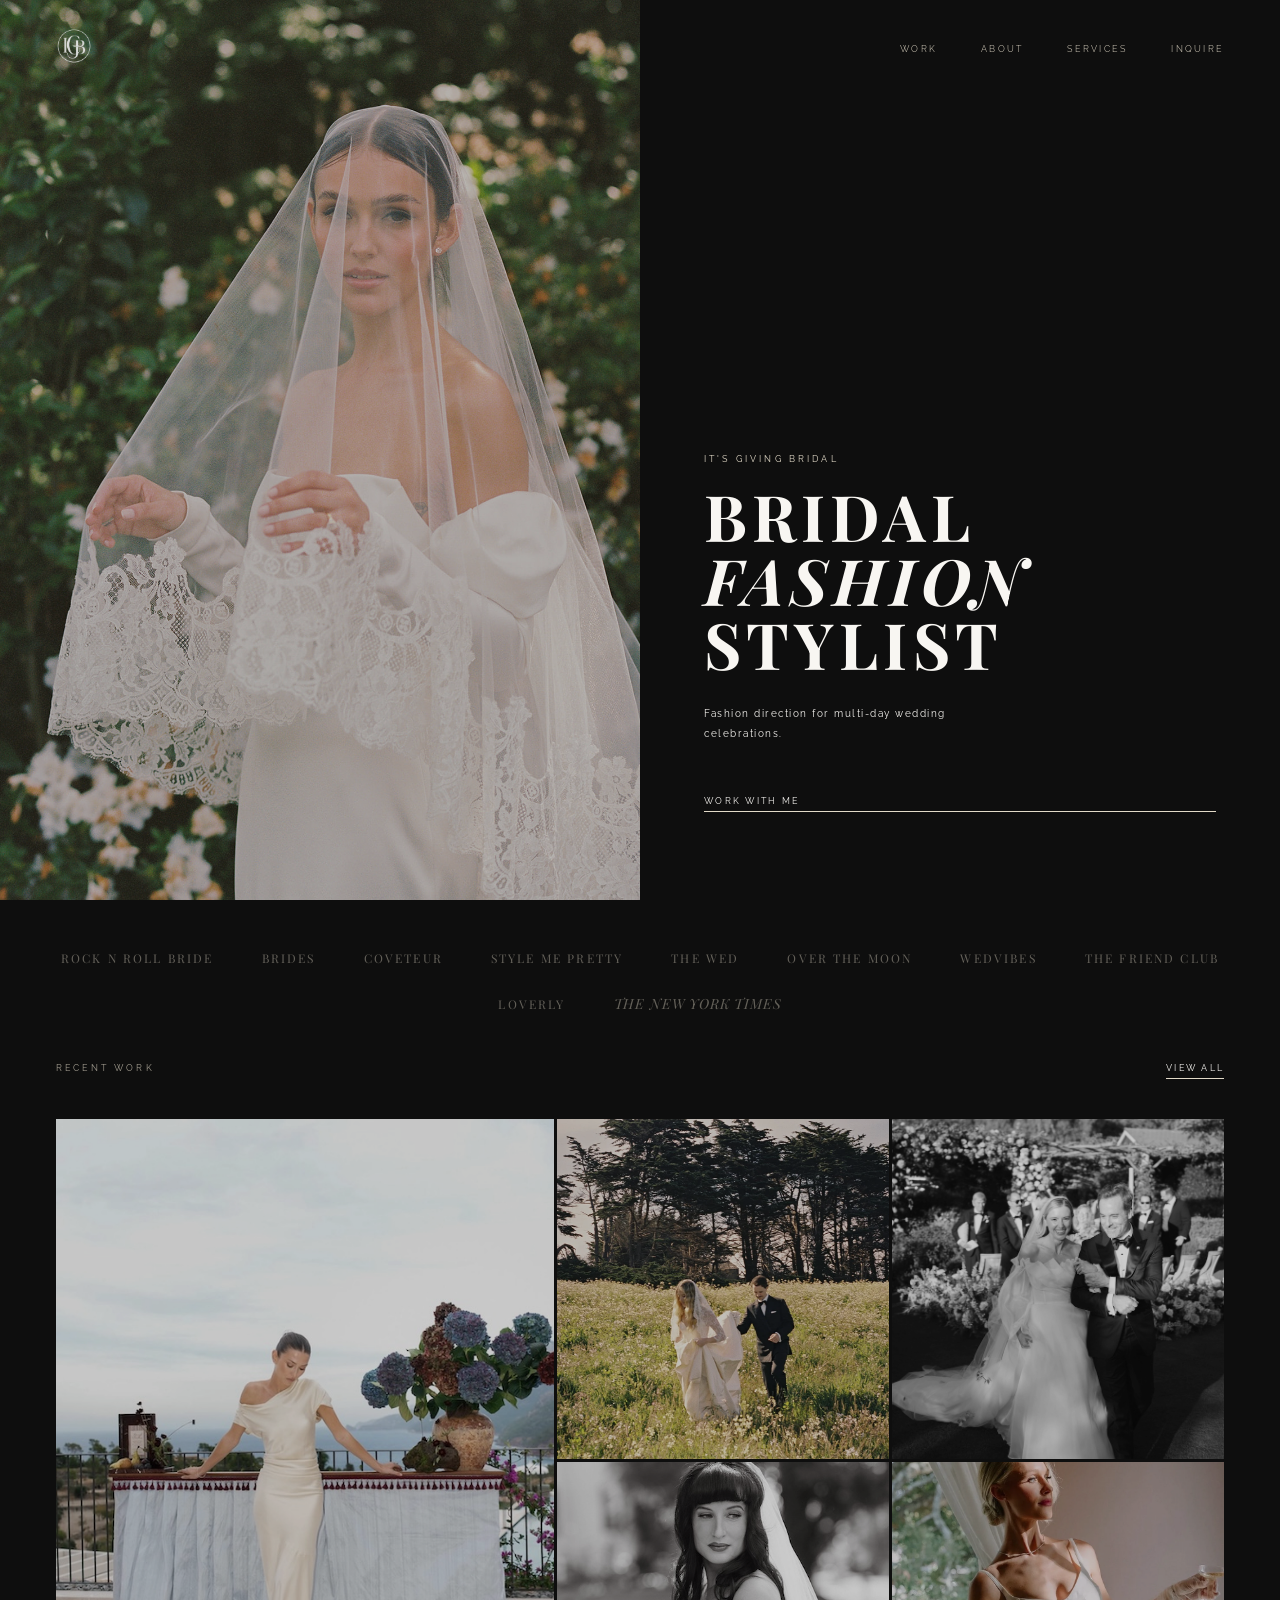
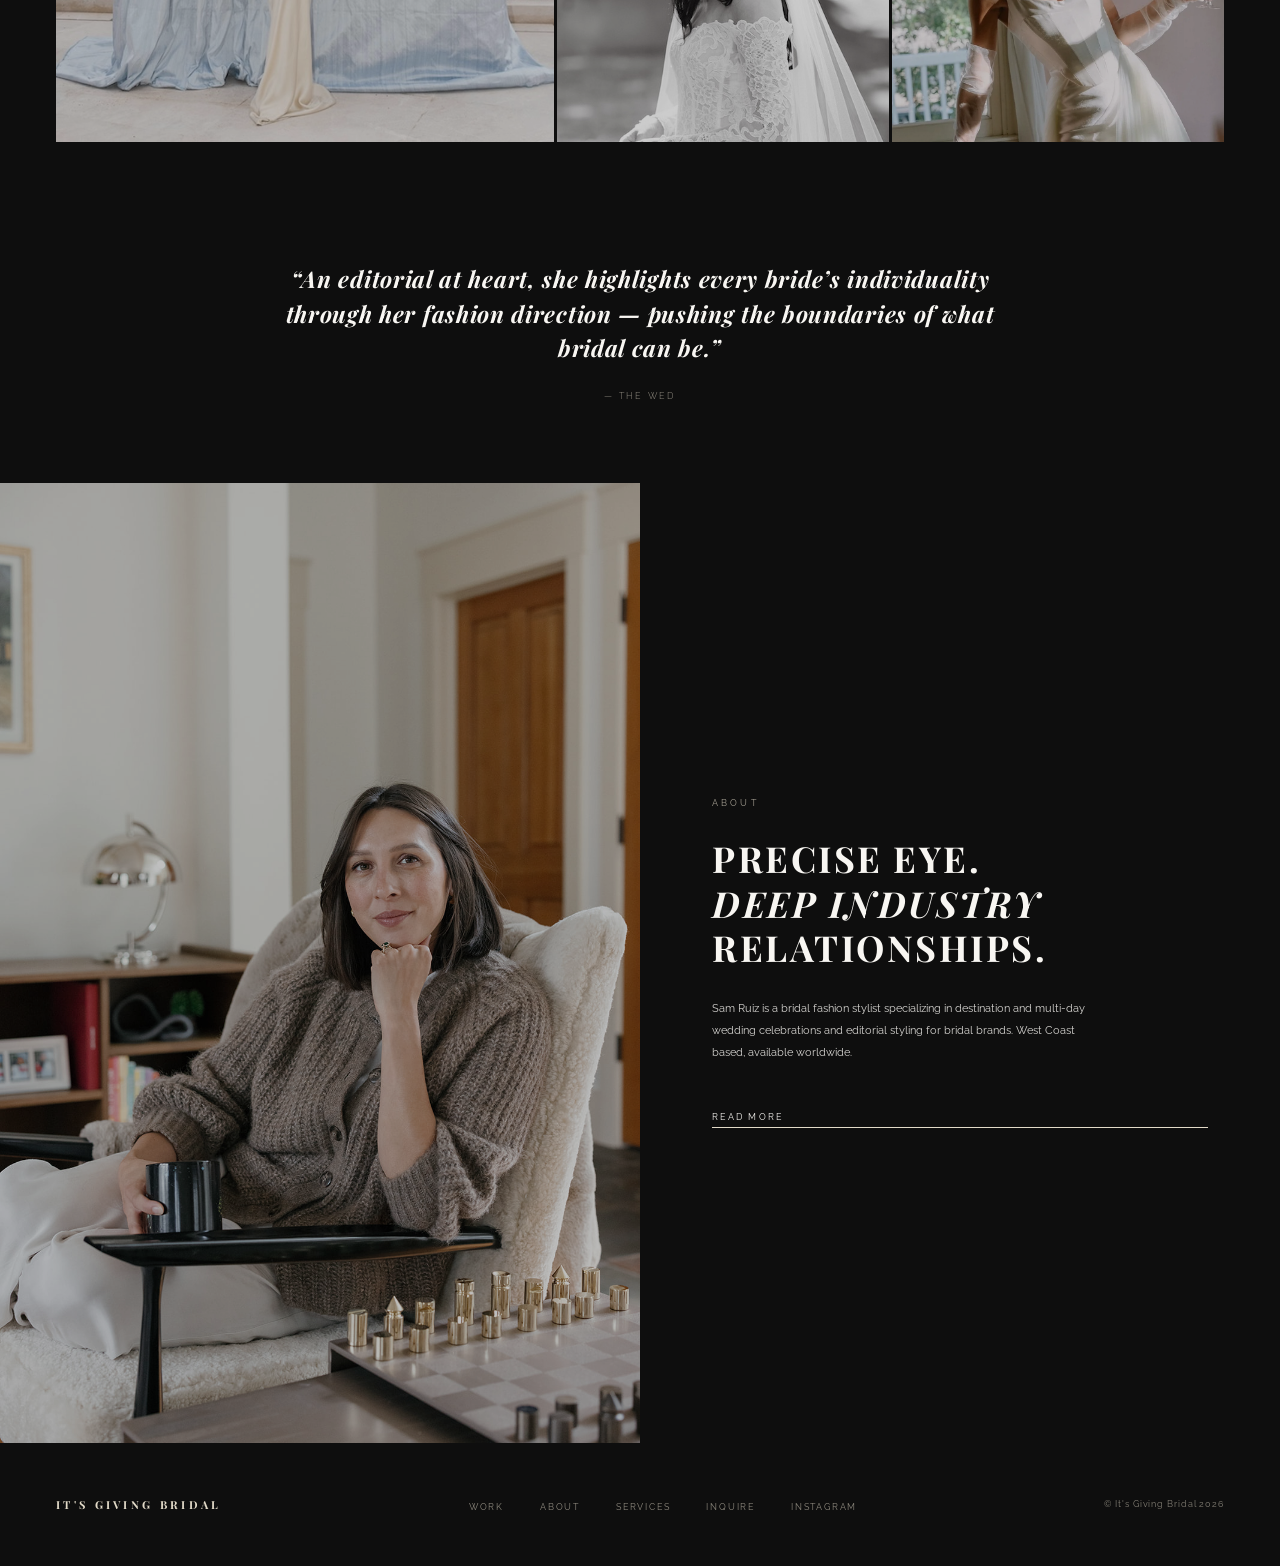
==== commit fbb1addf: "Update inquire page and colors" ====
--- a/index.html
+++ b/index.html
@@ -116,7 +116,7 @@
       font-size: 10px;
       letter-spacing: 0.15em;
       line-height: 2;
-      color: var(--champagne);
+      color: var(--cloud);
       max-width: 300px;
       margin-bottom: 52px;
       opacity: 0;
@@ -302,7 +302,7 @@
       font-family: var(--sans);
       font-size: 11px;
       line-height: 2;
-      color: var(--champagne);
+      color: var(--cloud);
       max-width: 380px;
       margin-bottom: 48px;
       opacity: 0.85;
@@ -465,7 +465,7 @@
         <img src="images/bridal-fashion-styling-louisiana-getting-ready-gloves.jpg" alt="Louisiana bridal fashion styling getting ready" style="object-position: center 20%;" loading="lazy">
         <div class="work-item-overlay"></div>
         <div class="work-item-info">
-          <div class="work-item-title">Southern Wedding</div>
+          <div class="work-item-title">H + J in Louisiana</div>
           <div class="work-item-loc">Louisiana</div>
         </div>
       </div>
--- a/style.css
+++ b/style.css
@@ -14,7 +14,7 @@
   --black:      #0E0E0E;
   --charcoal:   #383836;
   --champagne:  #E2DAC8;
-  --cloud:      #F0EEE9;
+  --cloud:      #F8F6F2;
   --serif:      'Playfair Display', Georgia, serif;
   --sans:       'Raleway', sans-serif;
 }
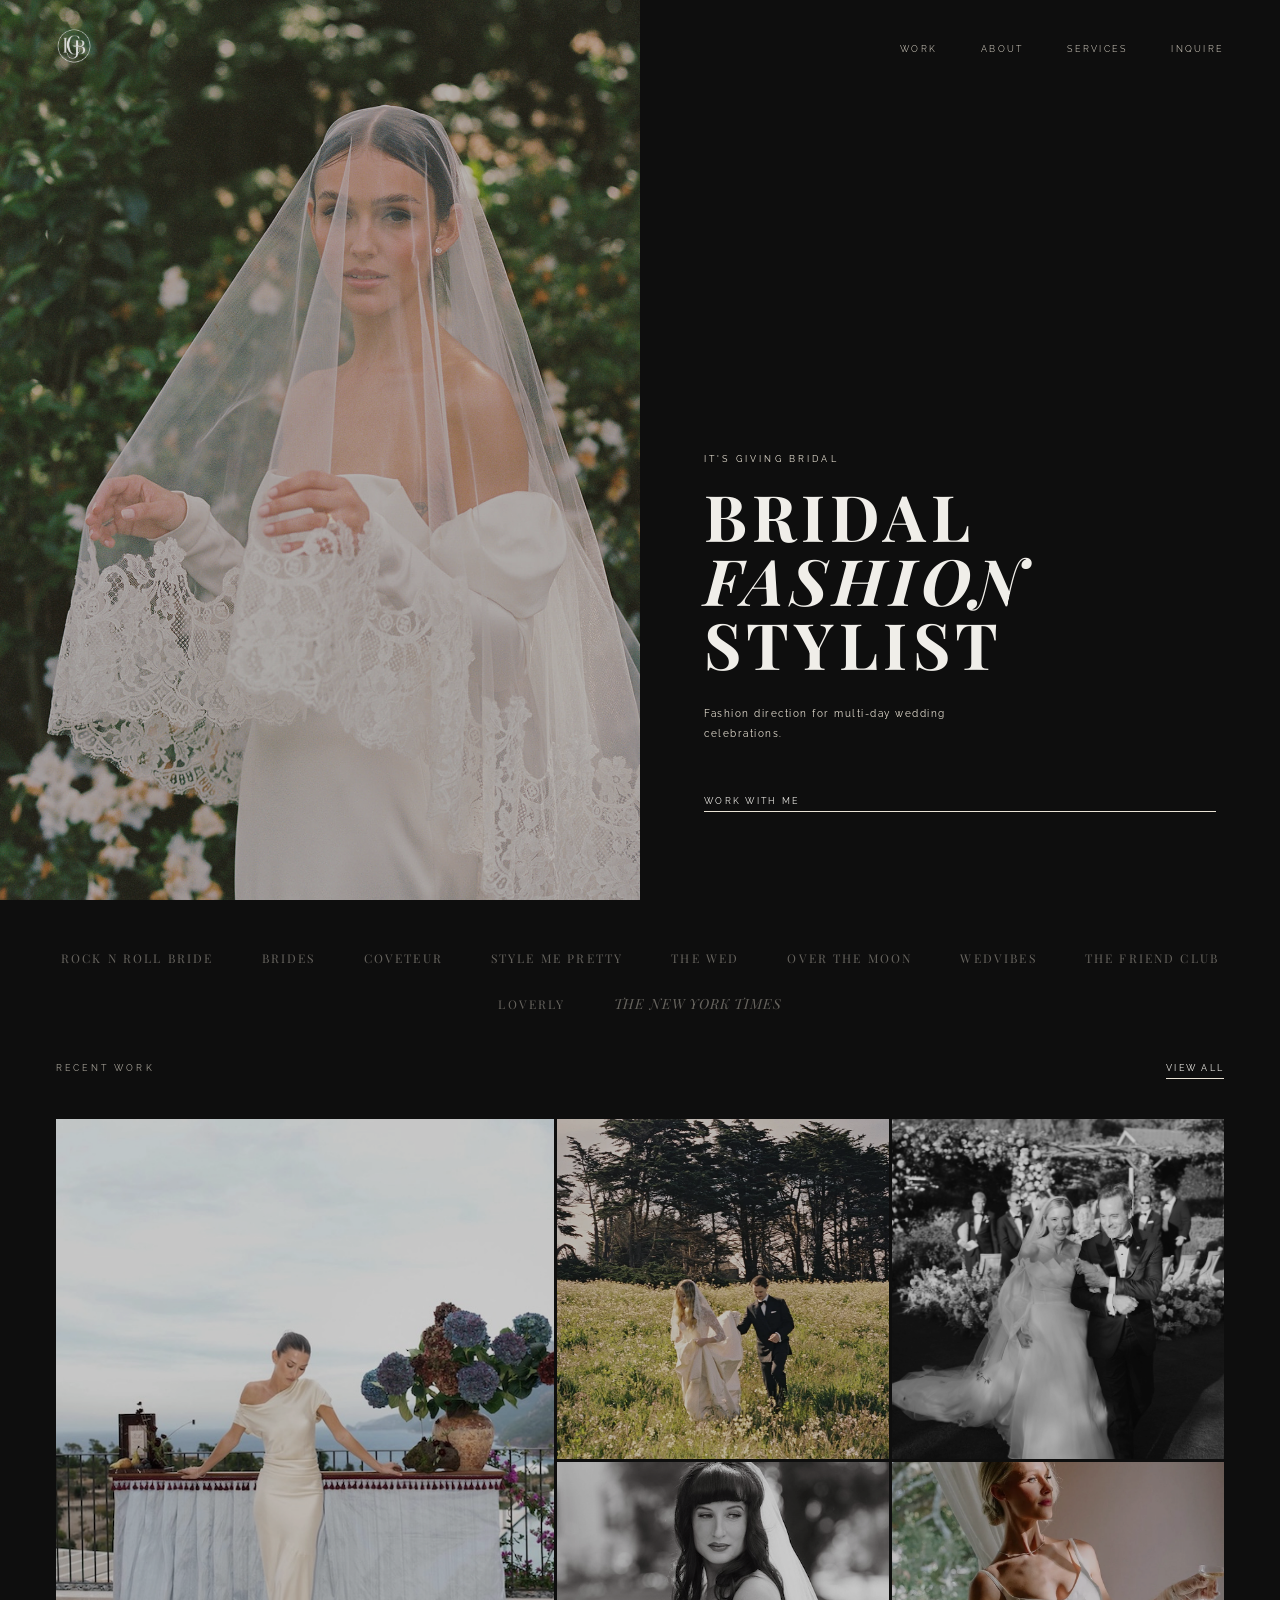
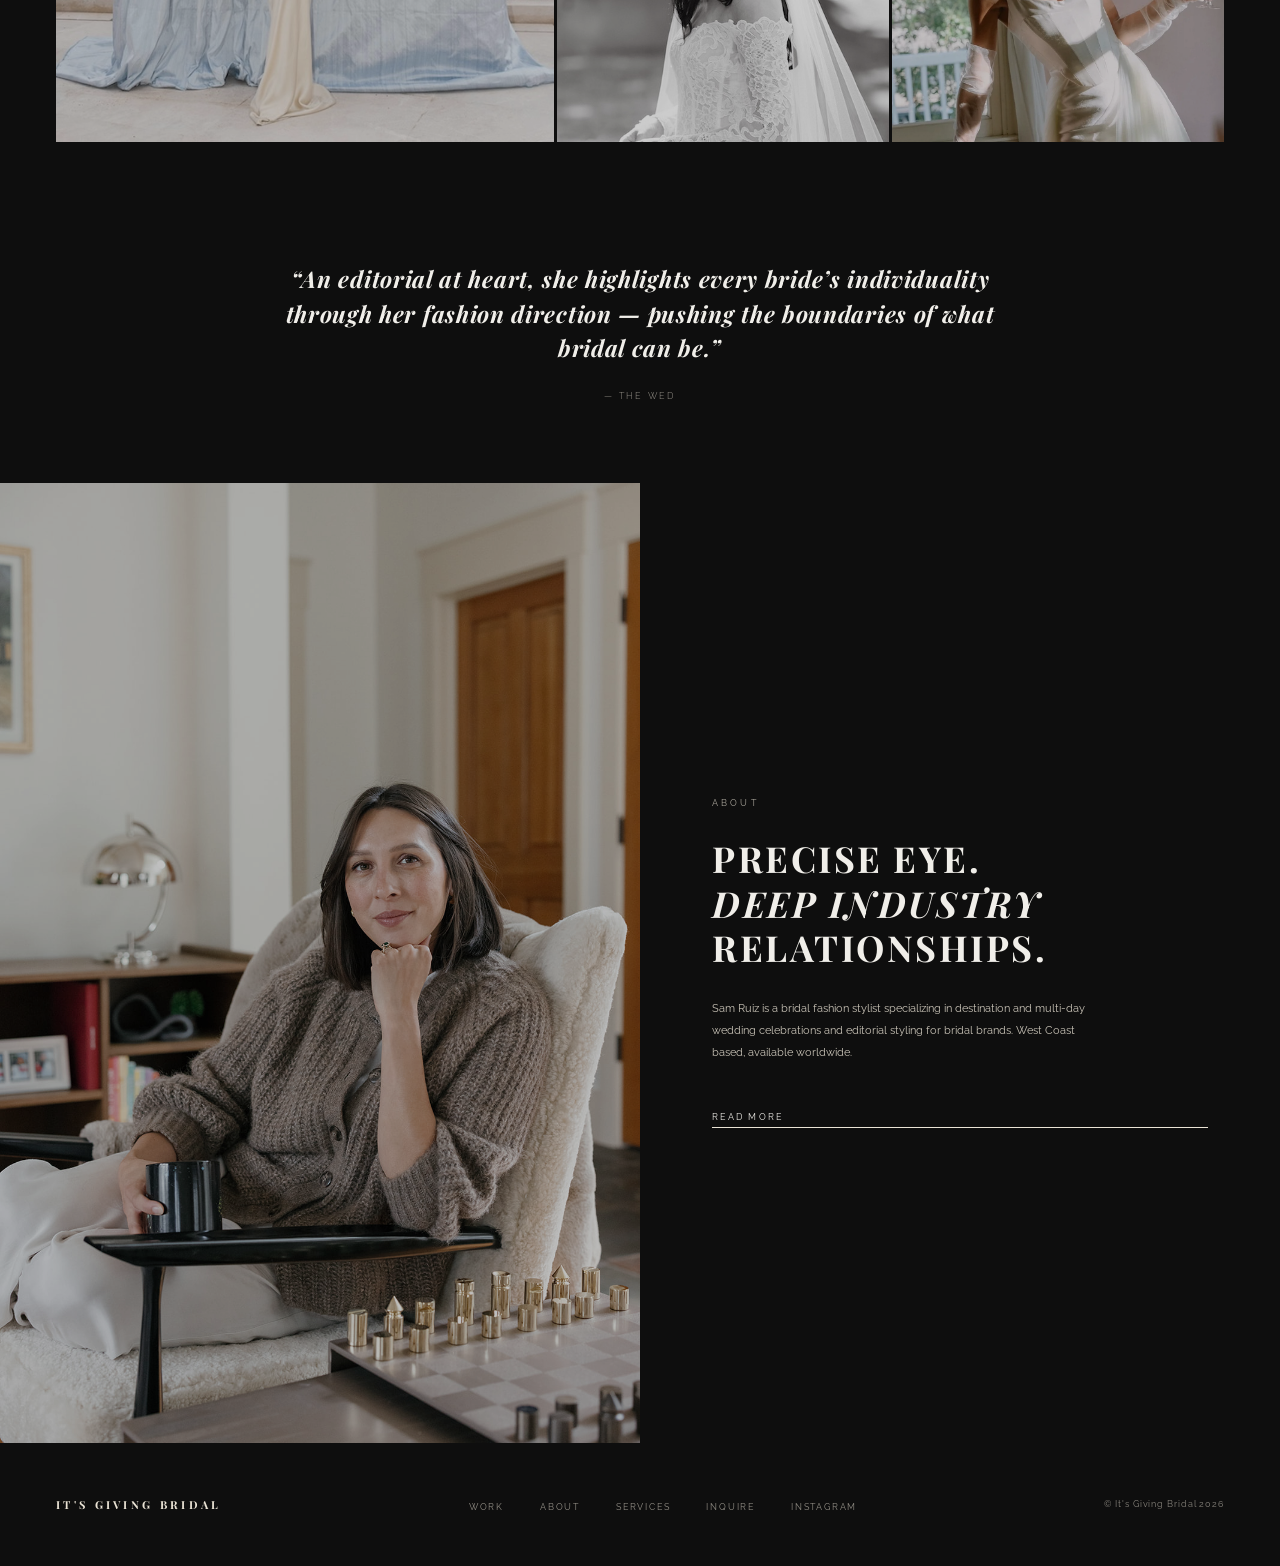
==== commit d48bc725: "Style updates" ====
--- a/index.html
+++ b/index.html
@@ -116,7 +116,7 @@
       font-size: 10px;
       letter-spacing: 0.15em;
       line-height: 2;
-      color: var(--cloud);
+      color: var(--champagne);
       max-width: 300px;
       margin-bottom: 52px;
       opacity: 0;
@@ -302,7 +302,7 @@
       font-family: var(--sans);
       font-size: 11px;
       line-height: 2;
-      color: var(--cloud);
+      color: var(--champagne);
       max-width: 380px;
       margin-bottom: 48px;
       opacity: 0.85;
--- a/style.css
+++ b/style.css
@@ -13,8 +13,8 @@
 :root {
   --black:      #0E0E0E;
   --charcoal:   #383836;
-  --champagne:  #E2DAC8;
-  --cloud:      #F8F6F2;
+  --champagne:  #EAE3D5;
+  --cloud:      #F0EEE9;
   --serif:      'Playfair Display', Georgia, serif;
   --sans:       'Raleway', sans-serif;
 }
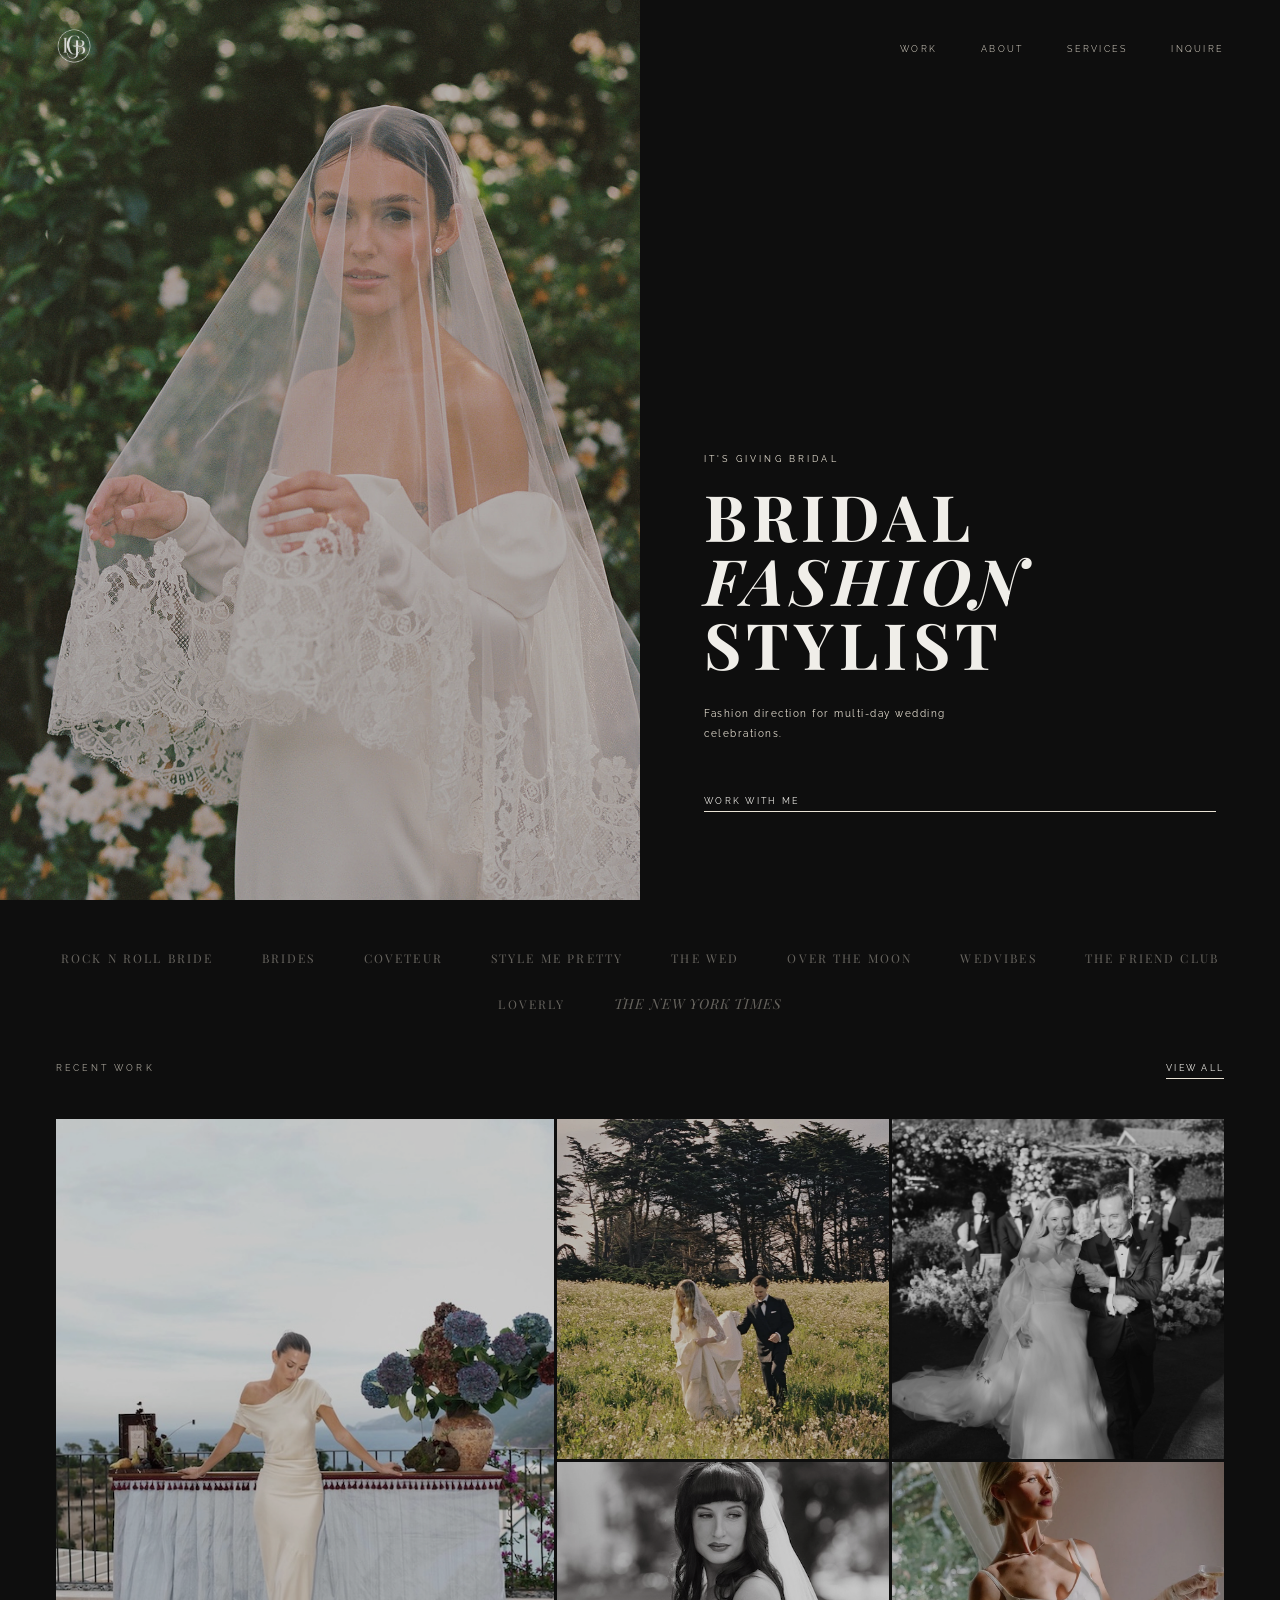
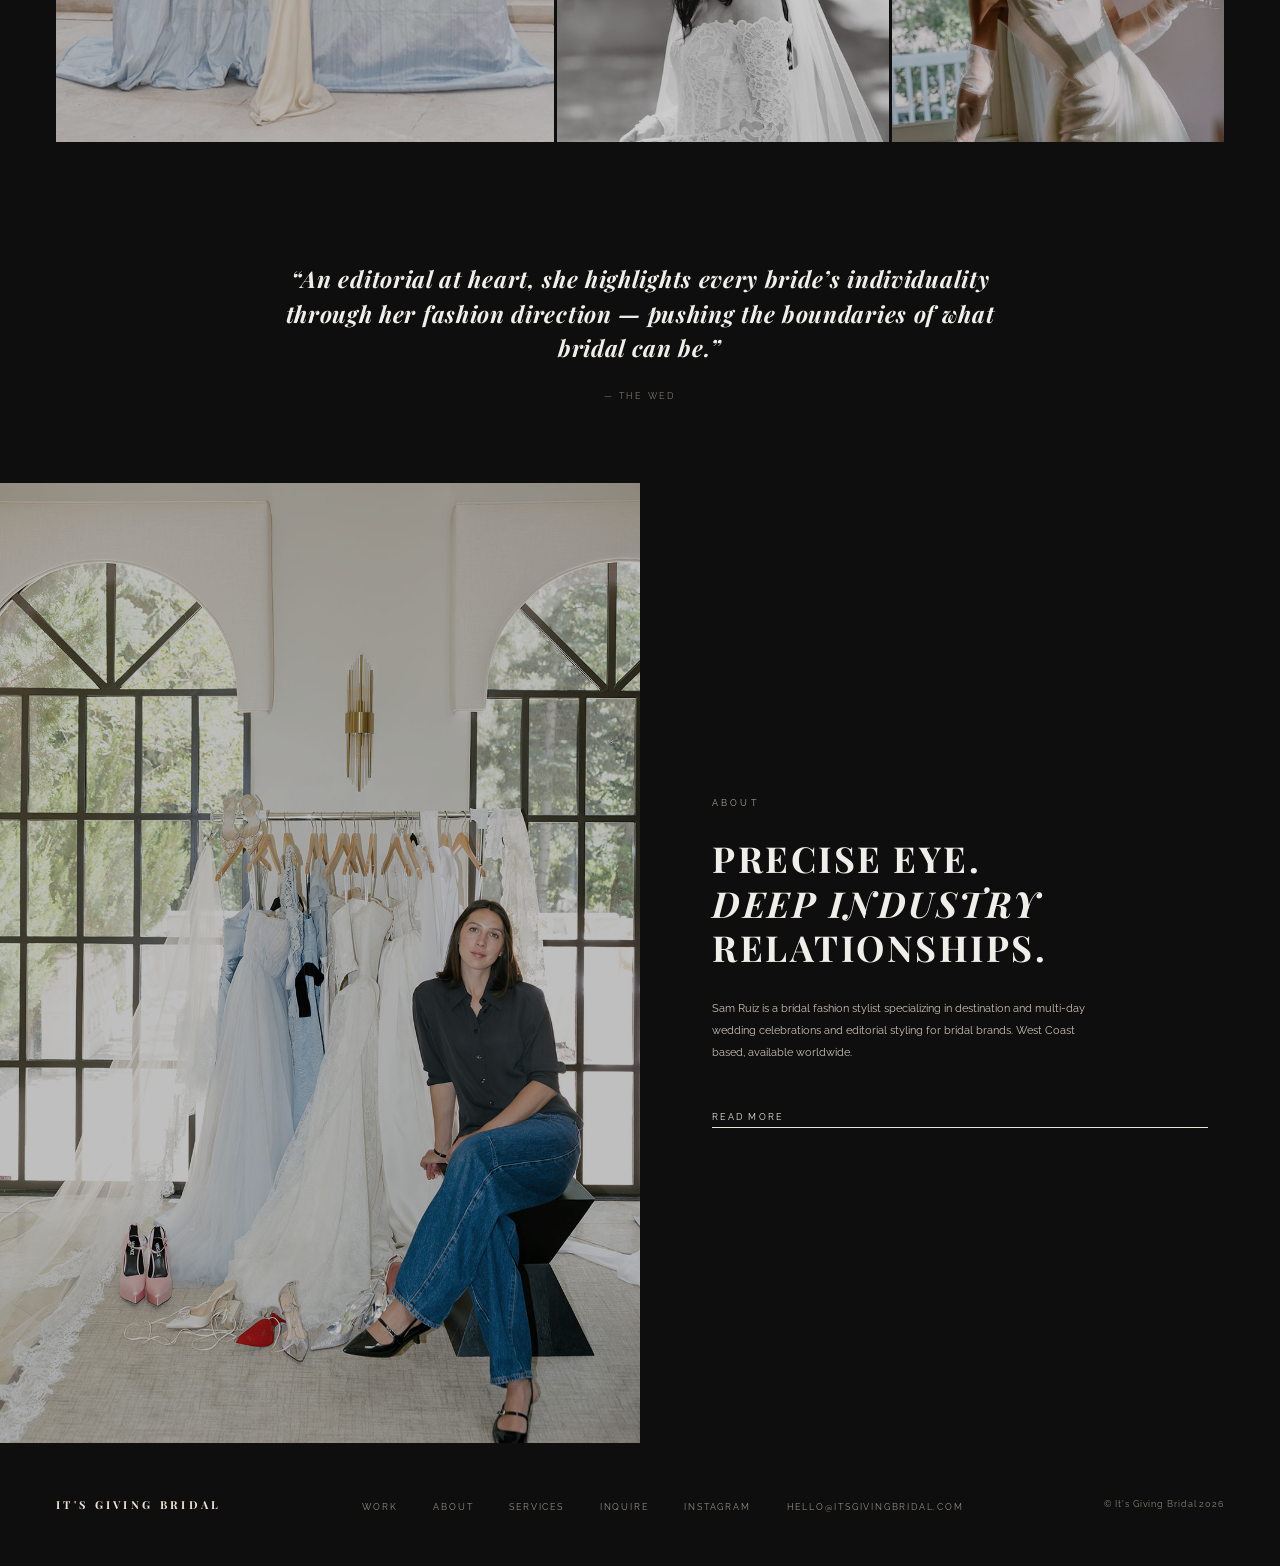
==== commit fde8cde7: "Updated email and photo" ====
--- a/index.html
+++ b/index.html
@@ -433,8 +433,8 @@
         <img src="images/editorial-bridal-styling-son-bunyola-mallorca.jpg" alt="Son Bunyola Mallorca editorial bridal styling" loading="eager" fetchpriority="high">
         <div class="work-item-overlay"></div>
         <div class="work-item-info">
-          <div class="work-item-title">Son Bunyola, Mallorca</div>
-          <div class="work-item-loc">Spain</div>
+          <div class="work-item-title">Son Bunyola</div>
+          <div class="work-item-loc">Mallorca, Spain</div>
         </div>
       </div>
       <div class="work-item">
@@ -450,23 +450,23 @@
         <div class="work-item-overlay"></div>
         <div class="work-item-info">
           <div class="work-item-title">San Ysidro Ranch</div>
-          <div class="work-item-loc">Santa Barbara</div>
+          <div class="work-item-loc">Santa Barbara, California</div>
         </div>
       </div>
       <div class="work-item">
         <img src="images/bridal-fashion-styling-maximalist-wedding-wrensmoor.jpg" alt="Wrensmoor editorial wedding styling" style="object-position: center 30%;" loading="lazy">
         <div class="work-item-overlay"></div>
         <div class="work-item-info">
-          <div class="work-item-title">Maximalist LGBTQ Wedding</div>
-          <div class="work-item-loc">Los Angeles</div>
+          <div class="work-item-title">Wrensmoor Castle</div>
+          <div class="work-item-loc">Los Angeles, California</div>
         </div>
       </div>
       <div class="work-item">
         <img src="images/bridal-fashion-styling-louisiana-getting-ready-gloves.jpg" alt="Louisiana bridal fashion styling getting ready" style="object-position: center 20%;" loading="lazy">
         <div class="work-item-overlay"></div>
         <div class="work-item-info">
-          <div class="work-item-title">H + J in Louisiana</div>
-          <div class="work-item-loc">Louisiana</div>
+          <div class="work-item-title">Prud'homme-Rouquier House</div>
+          <div class="work-item-loc">Natchitoches, Louisiana</div>
         </div>
       </div>
     </div>
@@ -484,7 +484,7 @@
   <section class="about-strip">
     <div class="about-image">
       <!-- REPLACE: swap with your portrait -->
-      <img src="images/sam-ruiz-bridal-fashion-stylist.jpg" alt="Sam Ruiz, founder of It's Giving Bridal" loading="lazy">
+      <img src="images/bridal-fashion-stylist-sam-ruiz-wardrobe-rack.jpg" alt="Sam Ruiz, bridal fashion stylist, with bridal wardrobe rack" loading="lazy">
     </div>
     <div class="about-content">
       <span class="section-label">About</span>
@@ -505,6 +505,7 @@
       <li><a href="services.html">Services</a></li>
       <li><a href="inquire.html">Inquire</a></li>
       <li><a href="https://www.instagram.com/itsgivingbridal/" target="_blank">Instagram</a></li>
+      <li><a href="mailto:hello@itsgivingbridal.com">hello@itsgivingbridal.com</a></li>
     </ul>
     <span class="footer-copy">© It's Giving Bridal 2026</span>
   </footer>
